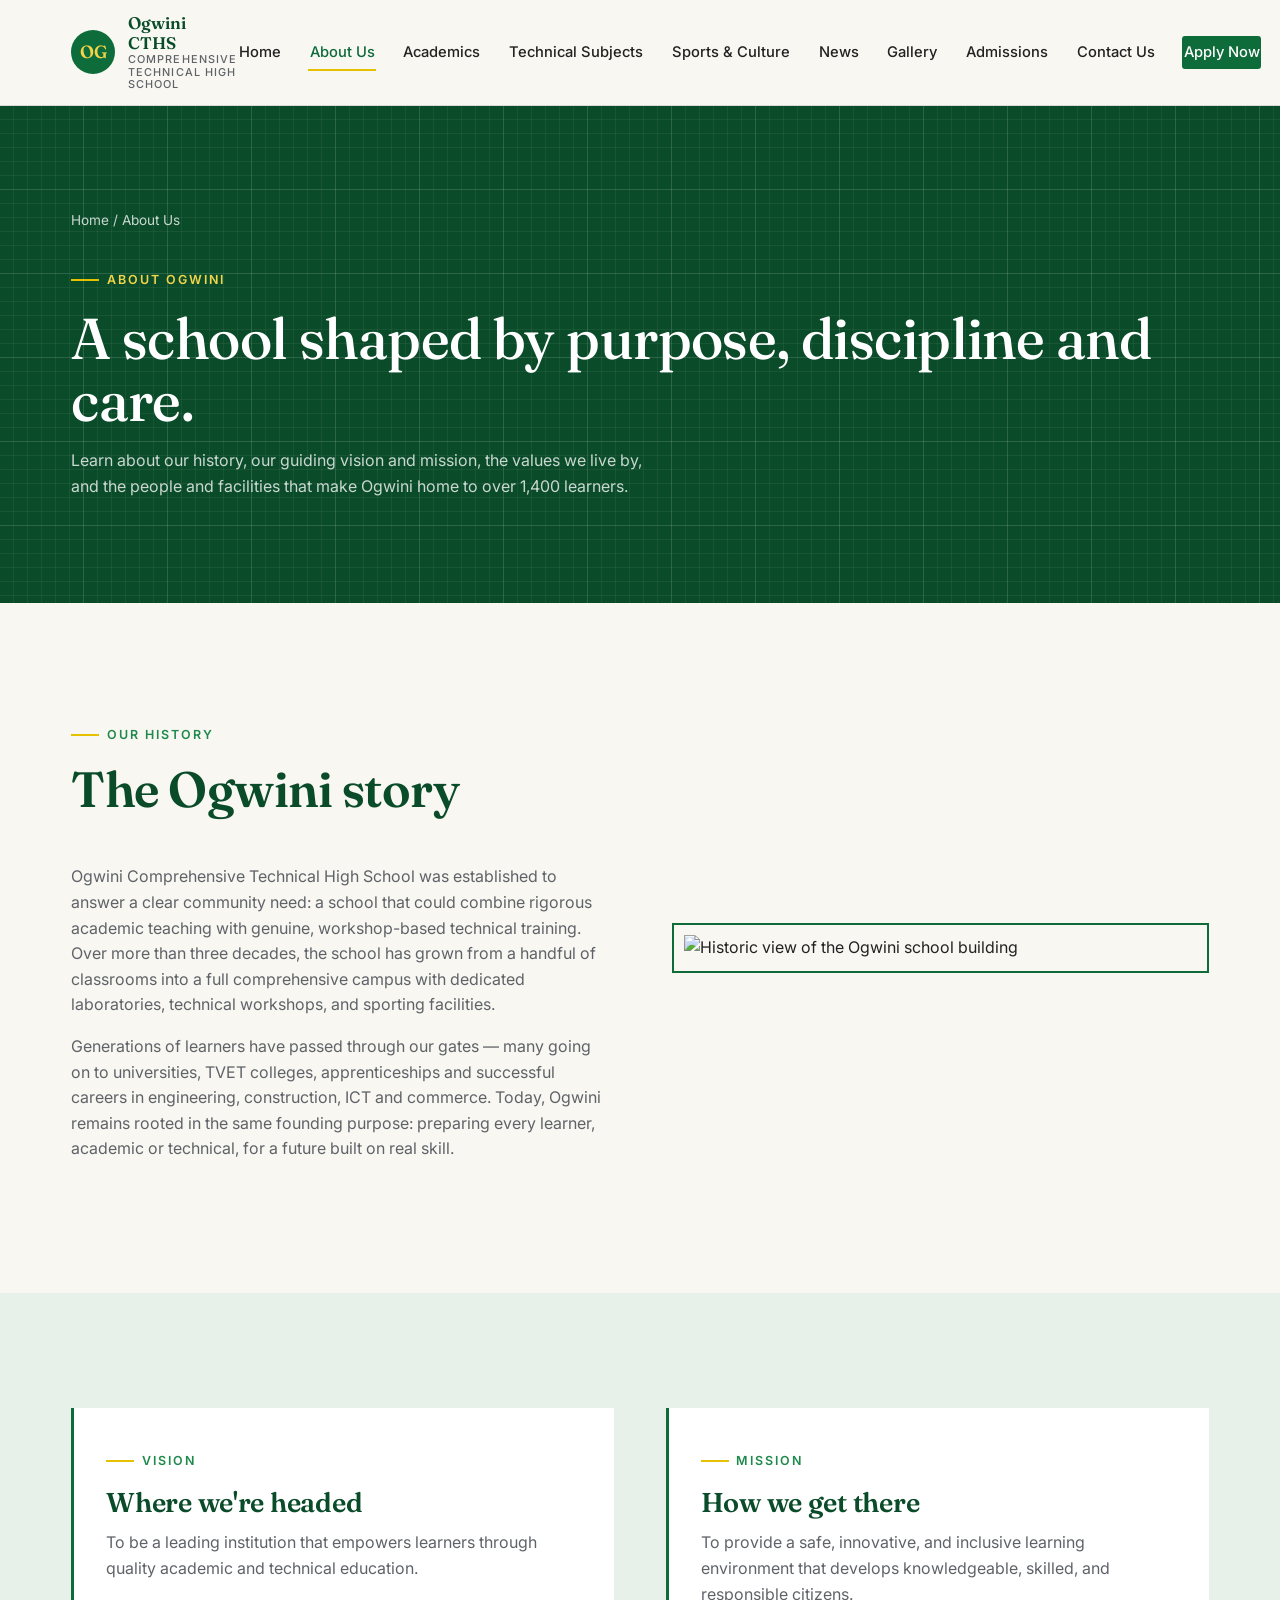
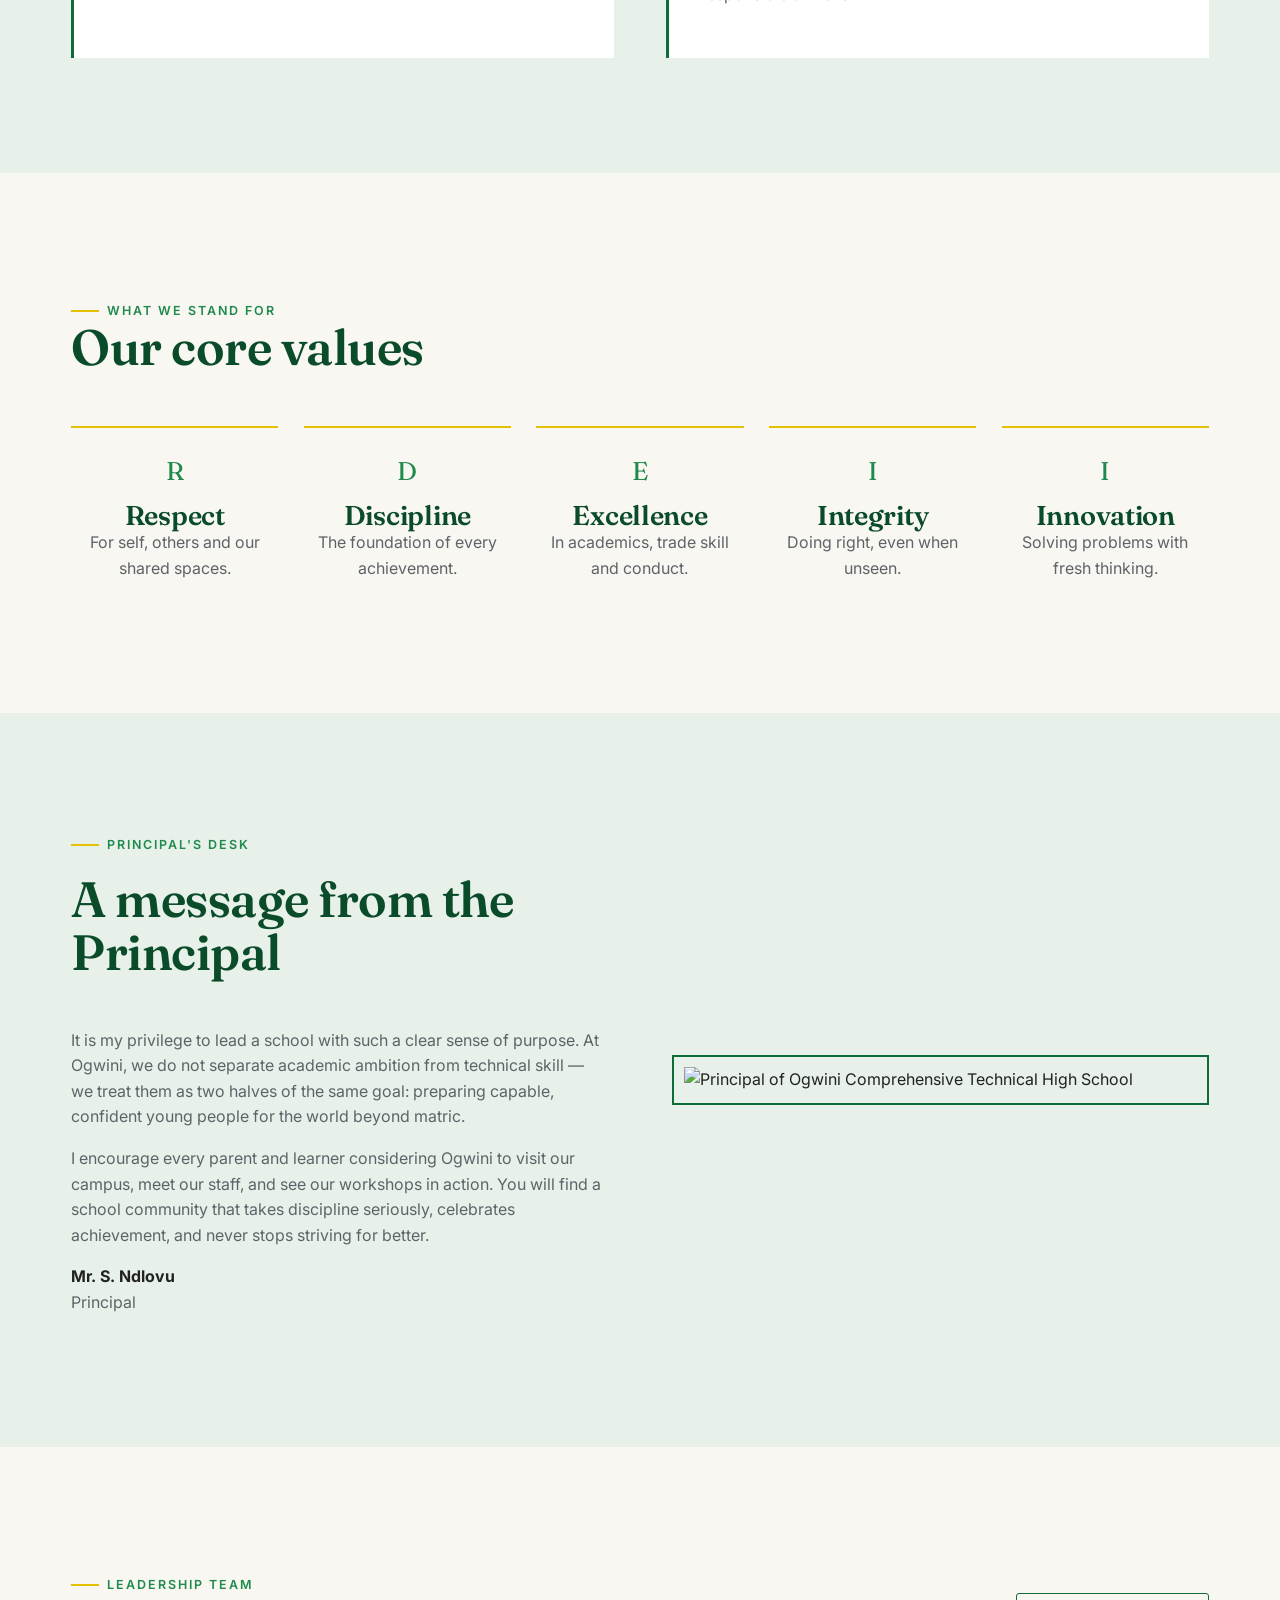
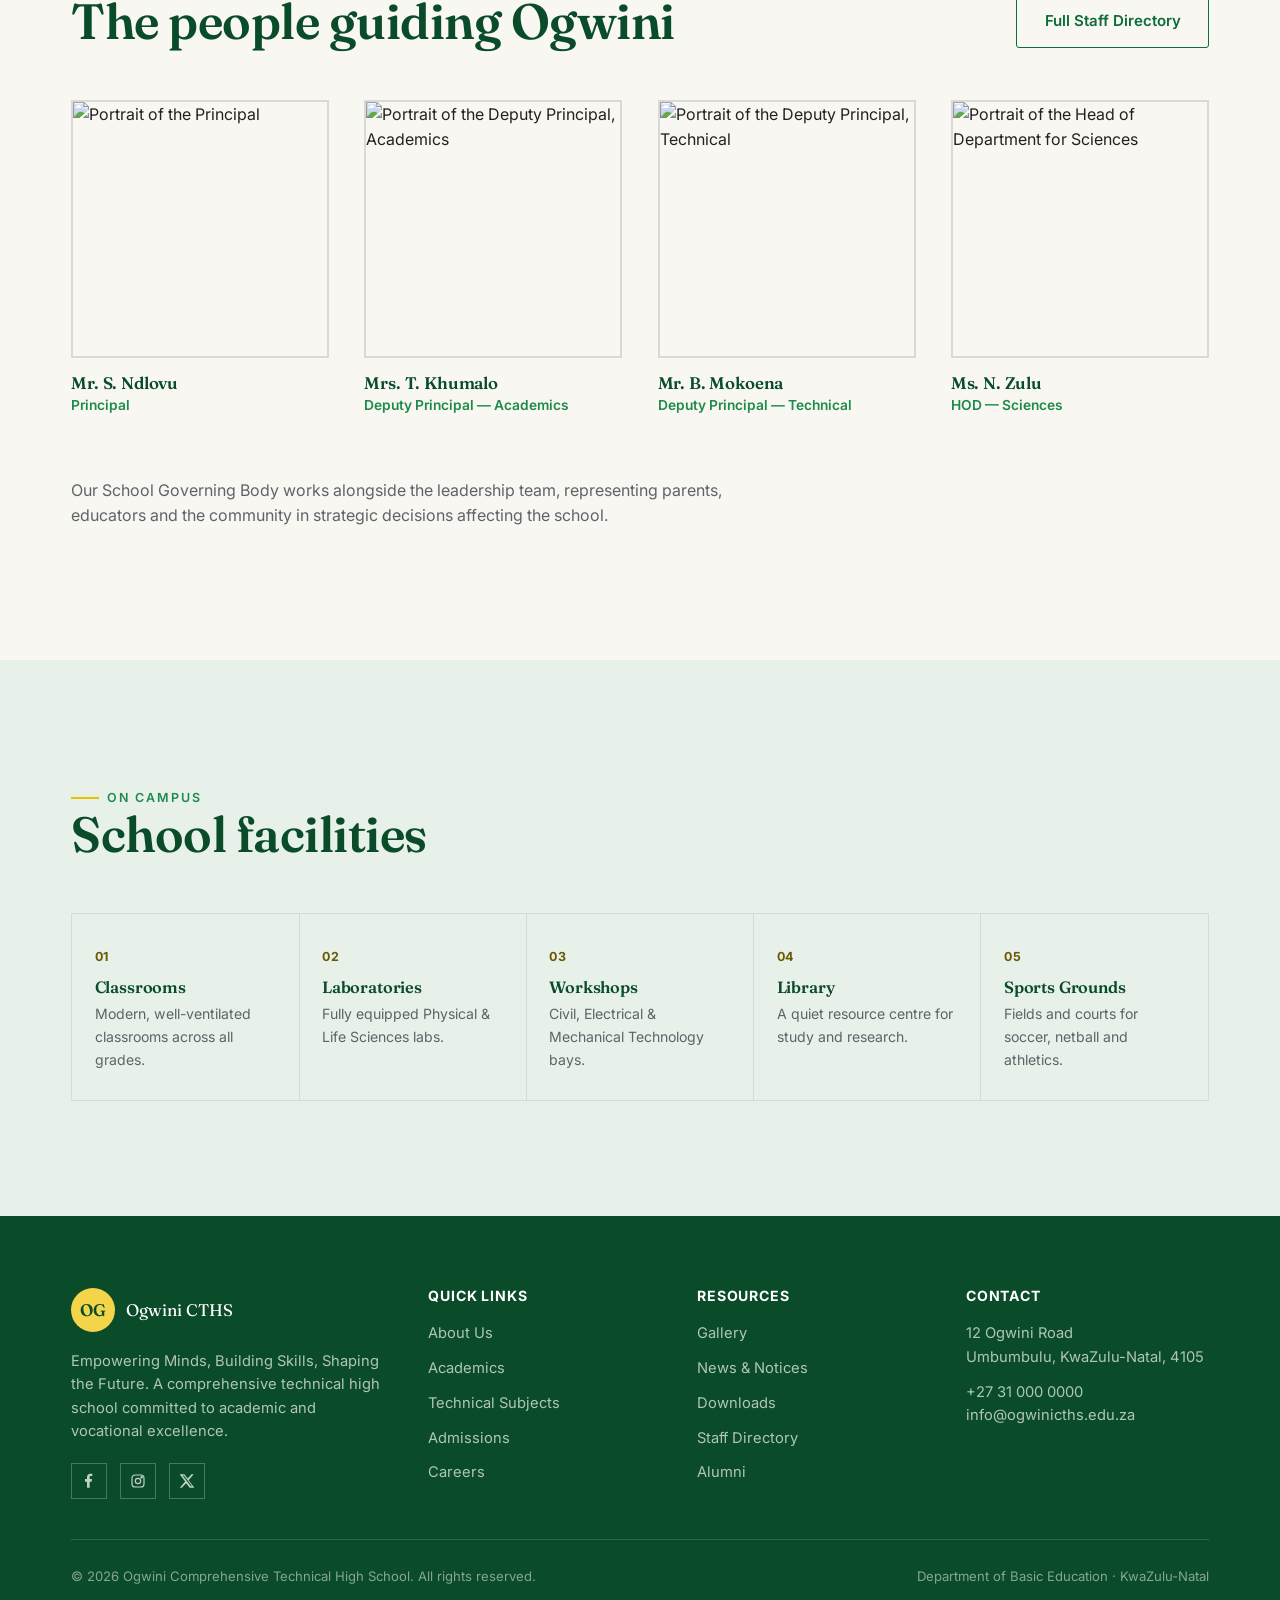
==== about.html @ f86da39a "Initial website setup" ====
<!DOCTYPE html>
<html lang="en">
<head>
<meta charset="UTF-8">
<meta name="viewport" content="width=device-width, initial-scale=1.0">
<title>About Us — Ogwini Comprehensive Technical High School</title>
<meta name="description" content="Our history, vision, mission, core values, leadership team and facilities at Ogwini Comprehensive Technical High School.">
<link rel="preconnect" href="https://fonts.googleapis.com">
<link rel="preconnect" href="https://fonts.gstatic.com" crossorigin>
<link href="https://fonts.googleapis.com/css2?family=Fraunces:ital,opsz,wght@0,9..144,400;0,9..144,500;0,9..144,600;0,9..144,700;1,9..144,400;1,9..144,500&family=Inter:wght@400;500;600;700;800&display=swap" rel="stylesheet">
<link rel="stylesheet" href="css/main.css">
</head>
<body>
<a class="skip-link" href="#main">Skip to main content</a>

<header class="site-header">
  <div class="container nav">
    <a href="index.html" class="nav__brand">
      <span class="nav__crest">OG</span>
      <span class="nav__name">Ogwini CTHS<span>Comprehensive Technical High School</span></span>
    </a>
    <nav class="nav__links" id="nav-links">
      <a href="index.html">Home</a>
      <a href="about.html" aria-current="page">About Us</a>
      <a href="academics.html">Academics</a>
      <a href="technical.html">Technical Subjects</a>
      <a href="sports-culture.html">Sports &amp; Culture</a>
      <a href="news.html">News</a>
      <a href="gallery.html">Gallery</a>
      <a href="admissions.html">Admissions</a>
      <a href="contact.html">Contact Us</a>
      <a href="admissions.html#apply" class="nav__cta">Apply Now</a>
    </nav>
    <button class="nav__toggle" aria-label="Toggle menu" aria-expanded="false" aria-controls="nav-links"><span></span></button>
  </div>
</header>

<main id="main">

  <section class="page-hero blueprint">
    <div class="container">
      <p class="breadcrumb"><a href="index.html">Home</a> / About Us</p>
      <p class="eyebrow">About Ogwini</p>
      <h1>A school shaped by purpose, discipline and care.</h1>
      <p>Learn about our history, our guiding vision and mission, the values we live by, and the people and facilities that make Ogwini home to over 1,400 learners.</p>
    </div>
  </section>

  <!-- HISTORY -->
  <section class="section">
    <div class="container two-col">
      <div class="reveal">
        <p class="eyebrow">Our History</p>
        <h2>The Ogwini story</h2>
        <p class="mt-lg">Ogwini Comprehensive Technical High School was established to answer a clear community need: a school that could combine rigorous academic teaching with genuine, workshop-based technical training. Over more than three decades, the school has grown from a handful of classrooms into a full comprehensive campus with dedicated laboratories, technical workshops, and sporting facilities.</p>
        <p>Generations of learners have passed through our gates &mdash; many going on to universities, TVET colleges, apprenticeships and successful careers in engineering, construction, ICT and commerce. Today, Ogwini remains rooted in the same founding purpose: preparing every learner, academic or technical, for a future built on real skill.</p>
      </div>
      <div class="two-col__media reveal">
        <img src="https://images.unsplash.com/photo-1580582932707-520aed937b7b?q=80&w=800&auto=format&fit=crop" alt="Historic view of the Ogwini school building">
      </div>
    </div>
  </section>

  <!-- VISION / MISSION -->
  <section class="section section--band">
    <div class="container">
      <div class="vm-pair">
        <div class="vm-card reveal">
          <p class="eyebrow">Vision</p>
          <h3>Where we're headed</h3>
          <p>To be a leading institution that empowers learners through quality academic and technical education.</p>
        </div>
        <div class="vm-card reveal">
          <p class="eyebrow">Mission</p>
          <h3>How we get there</h3>
          <p>To provide a safe, innovative, and inclusive learning environment that develops knowledgeable, skilled, and responsible citizens.</p>
        </div>
      </div>
    </div>
  </section>

  <!-- CORE VALUES -->
  <section class="section">
    <div class="container">
      <div class="section__head reveal">
        <div>
          <p class="eyebrow">What We Stand For</p>
          <h2>Our core values</h2>
        </div>
      </div>
      <div class="value-grid">
        <div class="value-tile reveal"><span class="value-tile__mark">R</span><h3>Respect</h3><p>For self, others and our shared spaces.</p></div>
        <div class="value-tile reveal"><span class="value-tile__mark">D</span><h3>Discipline</h3><p>The foundation of every achievement.</p></div>
        <div class="value-tile reveal"><span class="value-tile__mark">E</span><h3>Excellence</h3><p>In academics, trade skill and conduct.</p></div>
        <div class="value-tile reveal"><span class="value-tile__mark">I</span><h3>Integrity</h3><p>Doing right, even when unseen.</p></div>
        <div class="value-tile reveal"><span class="value-tile__mark">I</span><h3>Innovation</h3><p>Solving problems with fresh thinking.</p></div>
      </div>
    </div>
  </section>

  <!-- PRINCIPAL'S DESK -->
  <section class="section section--band" id="principal">
    <div class="container two-col two-col--reverse">
      <div class="two-col__media reveal">
        <img src="https://images.unsplash.com/photo-1580894732444-8ecded7900cd?q=80&w=800&auto=format&fit=crop" alt="Principal of Ogwini Comprehensive Technical High School">
      </div>
      <div class="reveal">
        <p class="eyebrow">Principal's Desk</p>
        <h2>A message from the Principal</h2>
        <p class="mt-lg">It is my privilege to lead a school with such a clear sense of purpose. At Ogwini, we do not separate academic ambition from technical skill &mdash; we treat them as two halves of the same goal: preparing capable, confident young people for the world beyond matric.</p>
        <p>I encourage every parent and learner considering Ogwini to visit our campus, meet our staff, and see our workshops in action. You will find a school community that takes discipline seriously, celebrates achievement, and never stops striving for better.</p>
        <p><strong>Mr. S. Ndlovu</strong><br>Principal</p>
      </div>
    </div>
  </section>

  <!-- LEADERSHIP TEAM -->
  <section class="section">
    <div class="container">
      <div class="section__head reveal">
        <div>
          <p class="eyebrow">Leadership Team</p>
          <h2>The people guiding Ogwini</h2>
        </div>
        <a href="staff.html" class="btn btn--outline">Full Staff Directory</a>
      </div>
      <div class="people-grid">
        <div class="person reveal">
          <div class="person__photo"><img src="https://images.unsplash.com/photo-1560250097-0b93528c311a?q=80&w=500&auto=format&fit=crop" alt="Portrait of the Principal"></div>
          <h3>Mr. S. Ndlovu</h3>
          <p class="person__role">Principal</p>
        </div>
        <div class="person reveal">
          <div class="person__photo"><img src="https://images.unsplash.com/photo-1573497019940-1c28c88b4f3e?q=80&w=500&auto=format&fit=crop" alt="Portrait of the Deputy Principal, Academics"></div>
          <h3>Mrs. T. Khumalo</h3>
          <p class="person__role">Deputy Principal &mdash; Academics</p>
        </div>
        <div class="person reveal">
          <div class="person__photo"><img src="https://images.unsplash.com/photo-1607990281513-2c110a25bd8c?q=80&w=500&auto=format&fit=crop" alt="Portrait of the Deputy Principal, Technical"></div>
          <h3>Mr. B. Mokoena</h3>
          <p class="person__role">Deputy Principal &mdash; Technical</p>
        </div>
        <div class="person reveal">
          <div class="person__photo"><img src="https://images.unsplash.com/photo-1596075780750-81249df16d19?q=80&w=500&auto=format&fit=crop" alt="Portrait of the Head of Department for Sciences"></div>
          <h3>Ms. N. Zulu</h3>
          <p class="person__role">HOD &mdash; Sciences</p>
        </div>
      </div>
      <p class="mt-lg max-w-prose">Our School Governing Body works alongside the leadership team, representing parents, educators and the community in strategic decisions affecting the school.</p>
    </div>
  </section>

  <!-- FACILITIES -->
  <section class="section section--band">
    <div class="container">
      <div class="section__head reveal">
        <div>
          <p class="eyebrow">On Campus</p>
          <h2>School facilities</h2>
        </div>
      </div>
      <div class="facility-strip reveal">
        <div class="facility"><span class="facility__num">01</span><h3>Classrooms</h3><p>Modern, well-ventilated classrooms across all grades.</p></div>
        <div class="facility"><span class="facility__num">02</span><h3>Laboratories</h3><p>Fully equipped Physical &amp; Life Sciences labs.</p></div>
        <div class="facility"><span class="facility__num">03</span><h3>Workshops</h3><p>Civil, Electrical &amp; Mechanical Technology bays.</p></div>
        <div class="facility"><span class="facility__num">04</span><h3>Library</h3><p>A quiet resource centre for study and research.</p></div>
        <div class="facility"><span class="facility__num">05</span><h3>Sports Grounds</h3><p>Fields and courts for soccer, netball and athletics.</p></div>
      </div>
    </div>
  </section>

</main>

<footer class="site-footer">
  <div class="container">
    <div class="footer-grid">
      <div class="footer-col">
        <div class="footer-brand">
          <span class="nav__crest">OG</span>
          <span>Ogwini CTHS</span>
        </div>
        <p>Empowering Minds, Building Skills, Shaping the Future. A comprehensive technical high school committed to academic and vocational excellence.</p>
        <div class="footer-social">
          <a href="#" aria-label="Facebook"><svg viewBox="0 0 24 24" fill="currentColor"><path d="M13 22v-9h3l.5-4H13V6.5c0-1.2.3-2 2-2h2V1.1C16.6 1 15.4 1 14 1c-3 0-5 1.8-5 5.2V9H6v4h3v9h4Z"/></svg></a>
          <a href="#" aria-label="Instagram"><svg viewBox="0 0 24 24" fill="none" stroke="currentColor" stroke-width="1.8"><rect x="3" y="3" width="18" height="18" rx="5"/><circle cx="12" cy="12" r="4"/><circle cx="17.5" cy="6.5" r="1"/></svg></a>
          <a href="#" aria-label="X / Twitter"><svg viewBox="0 0 24 24" fill="currentColor"><path d="M18.9 2H22l-7.6 8.7L23 22h-6.9l-5.4-6.6L4.3 22H1.2l8.1-9.3L1 2h7.1l4.9 6.1L18.9 2Zm-1.2 18h1.9L7.4 3.9H5.4L17.7 20Z"/></svg></a>
        </div>
      </div>
      <div class="footer-col">
        <h4>Quick Links</h4>
        <ul>
          <li><a href="about.html">About Us</a></li>
          <li><a href="academics.html">Academics</a></li>
          <li><a href="technical.html">Technical Subjects</a></li>
          <li><a href="admissions.html">Admissions</a></li>
          <li><a href="careers.html">Careers</a></li>
        </ul>
      </div>
      <div class="footer-col">
        <h4>Resources</h4>
        <ul>
          <li><a href="gallery.html">Gallery</a></li>
          <li><a href="news.html">News &amp; Notices</a></li>
          <li><a href="downloads.html">Downloads</a></li>
          <li><a href="staff.html">Staff Directory</a></li>
          <li><a href="alumni.html">Alumni</a></li>
        </ul>
      </div>
      <div class="footer-col">
        <h4>Contact</h4>
        <p>12 Ogwini Road<br>Umbumbulu, KwaZulu-Natal, 4105</p>
        <p>+27 31 000 0000<br>info@ogwinicths.edu.za</p>
      </div>
    </div>
    <div class="footer-bottom">
      <span>&copy; <span id="year">2026</span> Ogwini Comprehensive Technical High School. All rights reserved.</span>
      <span>Department of Basic Education &middot; KwaZulu-Natal</span>
    </div>
  </div>
</footer>

<script src="js/main.js"></script>
</body>
</html>
---- css/main.css ----
/* =========================================================
   OGWINI COMPREHENSIVE TECHNICAL HIGH SCHOOL
   Design system — "Drafting Table" direction
   Grounded in the school's technical/engineering identity:
   blueprint grids, drawing-registration brackets, and
   T-square rules stand in for generic boxed cards.
   ========================================================= */

:root {
  /* --- Palette (from brief) --- */
  --green-forest: #0E6B3A;
  --green-emerald: #1F8A4C;
  --gold: #E5C100;
  --yellow-sun: #F4D54A;
  --ivory: #F8F7F2;
  --white: #FFFFFF;
  --charcoal: #222222;
  --slate: #5F6368;
  --line: #D9D9D9;

  /* --- Derived tones --- */
  --forest-ink: #0A4B29;      /* deeper shade for text-on-gold, headers */
  --forest-tint: #E7F1EA;     /* pale wash of forest green for section bands */
  --gold-ink: #6B5900;        /* accessible dark gold for text on light bg */
  --shadow-soft: 0 8px 30px rgba(14, 107, 58, 0.08);
  --shadow-lift: 0 14px 40px rgba(14, 107, 58, 0.14);

  /* --- Type --- */
  --font-display: 'Fraunces', serif;
  --font-body: 'Inter', sans-serif;

  /* --- Rhythm --- */
  --gutter: clamp(1.25rem, 4vw, 3.5rem);
  --section-pad: clamp(4rem, 9vw, 8rem);
  --radius-sm: 3px;
  --ease: cubic-bezier(0.22, 1, 0.36, 1);
}

/* ---------- Reset ---------- */
*, *::before, *::after { box-sizing: border-box; }
html { scroll-behavior: smooth; }
@media (prefers-reduced-motion: reduce) {
  html { scroll-behavior: auto; }
  *, *::before, *::after {
    animation-duration: 0.001ms !important;
    animation-iteration-count: 1 !important;
    transition-duration: 0.001ms !important;
    scroll-behavior: auto !important;
  }
}

body {
  margin: 0;
  background: var(--ivory);
  color: var(--charcoal);
  font-family: var(--font-body);
  font-size: 16px;
  line-height: 1.6;
  -webkit-font-smoothing: antialiased;
  overflow-x: hidden;
}

img { max-width: 100%; display: block; }
a { color: inherit; text-decoration: none; }
ul { list-style: none; margin: 0; padding: 0; }
button { font-family: inherit; cursor: pointer; }

h1, h2, h3, h4 {
  font-family: var(--font-display);
  font-weight: 600;
  line-height: 1.08;
  letter-spacing: -0.01em;
  margin: 0;
  color: var(--forest-ink);
}

h1 { font-size: clamp(2.6rem, 6vw, 5rem); font-weight: 500; }
h2 { font-size: clamp(2rem, 4vw, 3.1rem); }
h3 { font-size: clamp(1.3rem, 2.2vw, 1.7rem); }

p { margin: 0 0 1em; color: var(--slate); }
strong { color: var(--charcoal); }

.container {
  max-width: 1240px;
  margin: 0 auto;
  padding-inline: var(--gutter);
}

:focus-visible {
  outline: 3px solid var(--gold);
  outline-offset: 3px;
}

/* ---------- Eyebrow / structural labels ----------
   Used sparingly — these are technical-drawing style
   callouts (like a drawing sheet's title block), not
   decorative numbering. */
.eyebrow {
  display: inline-flex;
  align-items: center;
  gap: 0.6em;
  font-family: var(--font-body);
  font-size: 0.78rem;
  font-weight: 600;
  letter-spacing: 0.16em;
  text-transform: uppercase;
  color: var(--green-emerald);
  margin-bottom: 1.1rem;
}
.eyebrow::before {
  content: '';
  width: 28px;
  height: 2px;
  background: var(--gold);
  display: inline-block;
}

/* ---------- Blueprint grid backdrop ----------
   The signature ambient motif: a faint schematic grid,
   used behind hero/section transitions. Grounded in
   Engineering Graphics & Design / drafting subject matter. */
.blueprint {
  position: relative;
  background-color: var(--forest-ink);
  background-image:
    linear-gradient(rgba(255,255,255,0.055) 1px, transparent 1px),
    linear-gradient(90deg, rgba(255,255,255,0.055) 1px, transparent 1px),
    linear-gradient(rgba(255,255,255,0.09) 1px, transparent 1px),
    linear-gradient(90deg, rgba(255,255,255,0.09) 1px, transparent 1px);
  background-size: 14px 14px, 14px 14px, 84px 84px, 84px 84px;
  background-position: -1px -1px;
}

/* ---------- Drawing-registration brackets ----------
   Replaces boxed "cards". Corner brackets mimic the
   registration marks on technical drawing sheets —
   content floats free, brackets mark its extent. */
.bracket-frame {
  position: relative;
  padding: 2.1rem 1.6rem 2.1rem 0;
}
.bracket-frame::before,
.bracket-frame::after {
  content: '';
  position: absolute;
  width: 18px;
  height: 18px;
  border: 2px solid var(--gold);
  opacity: 0.9;
}
.bracket-frame::before {
  top: 0; left: -2px;
  border-right: none;
  border-bottom: none;
}
.bracket-frame::after {
  bottom: 0; right: 14px;
  border-left: none;
  border-top: none;
}

/* ---------- Rule dividers (T-square lines) ---------- */
.rule {
  border: none;
  border-top: 1px solid var(--line);
  margin: 0;
}
.rule--thick {
  border-top: 2px solid var(--forest-ink);
  width: 64px;
  margin: 1.4rem 0;
}

/* ================= HEADER / NAV ================= */
.site-header {
  position: sticky;
  top: 0;
  z-index: 200;
  background: rgba(248, 247, 242, 0.92);
  backdrop-filter: blur(10px);
  border-bottom: 1px solid var(--line);
}
.nav {
  display: flex;
  align-items: center;
  justify-content: space-between;
  padding-block: 0.9rem;
}
.nav__brand {
  display: flex;
  align-items: center;
  gap: 0.8rem;
}
.nav__crest {
  width: 44px;
  height: 44px;
  border-radius: 50%;
  background: var(--green-forest);
  display: flex;
  align-items: center;
  justify-content: center;
  color: var(--yellow-sun);
  font-family: var(--font-display);
  font-weight: 600;
  font-size: 1.1rem;
  flex-shrink: 0;
}
.nav__name {
  font-family: var(--font-display);
  font-size: 1.05rem;
  font-weight: 600;
  color: var(--forest-ink);
  line-height: 1.15;
}
.nav__name span {
  display: block;
  font-family: var(--font-body);
  font-size: 0.68rem;
  font-weight: 500;
  letter-spacing: 0.1em;
  text-transform: uppercase;
  color: var(--slate);
}
.nav__links {
  display: flex;
  align-items: center;
  gap: clamp(0.8rem, 2vw, 1.8rem);
}
.nav__links a {
  font-size: 0.92rem;
  font-weight: 500;
  color: var(--charcoal);
  position: relative;
  padding: 0.3rem 0.1rem;
  white-space: nowrap;
}
.nav__links a::after {
  content: '';
  position: absolute;
  left: 0; bottom: -2px;
  width: 0; height: 2px;
  background: var(--gold);
  transition: width 0.25s var(--ease);
}
.nav__links a:hover::after,
.nav__links a[aria-current="page"]::after { width: 100%; }
.nav__links a[aria-current="page"] { color: var(--green-forest); }

.nav__cta {
  background: var(--green-forest);
  color: var(--white) !important;
  padding: 0.7rem 1.35rem;
  border-radius: var(--radius-sm);
  font-weight: 600;
  font-size: 0.88rem;
  transition: background 0.2s var(--ease), transform 0.2s var(--ease);
}
.nav__cta:hover { background: var(--forest-ink); transform: translateY(-1px); }

.nav__toggle {
  display: none;
  background: none;
  border: none;
  width: 40px;
  height: 40px;
  position: relative;
}
.nav__toggle span,
.nav__toggle span::before,
.nav__toggle span::after {
  content: '';
  position: absolute;
  left: 9px;
  width: 22px;
  height: 2px;
  background: var(--forest-ink);
  transition: transform 0.25s var(--ease), opacity 0.25s var(--ease);
}
.nav__toggle span { top: 19px; }
.nav__toggle span::before { top: -7px; }
.nav__toggle span::after { top: 7px; }
.nav__toggle.is-open span { background: transparent; }
.nav__toggle.is-open span::before { transform: translateY(7px) rotate(45deg); }
.nav__toggle.is-open span::after { transform: translateY(-7px) rotate(-45deg); }

@media (max-width: 900px) {
  .nav__links {
    position: fixed;
    top: 71px; left: 0; right: 0;
    flex-direction: column;
    align-items: flex-start;
    background: var(--ivory);
    padding: 1.5rem var(--gutter) 2rem;
    gap: 1.1rem;
    border-bottom: 1px solid var(--line);
    transform: translateY(-8px);
    opacity: 0;
    pointer-events: none;
    transition: opacity 0.2s var(--ease), transform 0.2s var(--ease);
  }
  .nav__links.is-open {
    opacity: 1;
    transform: translateY(0);
    pointer-events: auto;
  }
  .nav__toggle { display: block; }
  .nav__cta { align-self: flex-start; }
}

/* ================= BUTTONS ================= */
.btn {
  display: inline-flex;
  align-items: center;
  gap: 0.6em;
  padding: 0.9rem 1.7rem;
  border-radius: var(--radius-sm);
  font-weight: 600;
  font-size: 0.94rem;
  border: 1.5px solid transparent;
  transition: transform 0.2s var(--ease), background 0.2s var(--ease), border-color 0.2s var(--ease), color 0.2s var(--ease);
  cursor: pointer;
}
.btn--primary {
  background: var(--gold);
  color: var(--forest-ink);
}
.btn--primary:hover { background: var(--yellow-sun); transform: translateY(-2px); }

.btn--ghost {
  border-color: rgba(255,255,255,0.55);
  color: var(--white);
}
.btn--ghost:hover { border-color: var(--white); background: rgba(255,255,255,0.08); transform: translateY(-2px); }

.btn--outline {
  border-color: var(--green-forest);
  color: var(--green-forest);
  background: transparent;
}
.btn--outline:hover { background: var(--green-forest); color: var(--white); }

.btn--block { width: 100%; justify-content: center; }

.btn-row {
  display: flex;
  flex-wrap: wrap;
  gap: 0.9rem;
}

/* ================= HERO (Home) ================= */
.hero {
  position: relative;
  color: var(--white);
  padding-top: clamp(3.5rem, 8vw, 6rem);
  padding-bottom: clamp(4rem, 9vw, 7rem);
  overflow: hidden;
}
.hero__grid {
  display: grid;
  grid-template-columns: 1.15fr 0.85fr;
  gap: clamp(2rem, 5vw, 4rem);
  align-items: center;
}
.hero__motto {
  font-family: var(--font-display);
  font-style: italic;
  font-weight: 400;
  color: var(--yellow-sun);
  font-size: clamp(1rem, 1.6vw, 1.25rem);
  margin-bottom: 1.1rem;
  letter-spacing: 0.01em;
}
.hero h1 { color: var(--white); }
.hero h1 em {
  font-style: italic;
  color: var(--yellow-sun);
}
.hero__lede {
  color: rgba(255,255,255,0.82);
  font-size: 1.08rem;
  max-width: 46ch;
  margin-top: 1.3rem;
}
.hero__actions { margin-top: 2.2rem; }

.hero__visual {
  position: relative;
  aspect-ratio: 4 / 5;
  border: 2px solid var(--gold);
  padding: 14px;
}
.hero__visual img {
  width: 100%;
  height: 100%;
  object-fit: cover;
}
.hero__visual figcaption {
  position: absolute;
  bottom: -1px; left: -1px;
  background: var(--gold);
  color: var(--forest-ink);
  font-size: 0.72rem;
  font-weight: 700;
  letter-spacing: 0.08em;
  text-transform: uppercase;
  padding: 0.5rem 0.9rem;
}

@media (max-width: 880px) {
  .hero__grid { grid-template-columns: 1fr; }
  .hero__visual { max-width: 420px; }
}

/* ================= SECTION SCAFFOLDING ================= */
.section {
  padding-block: var(--section-pad);
}
.section--tight { padding-block: clamp(3rem, 6vw, 5rem); }
.section--band {
  background: var(--forest-tint);
}
.section--dark {
  background: var(--forest-ink);
  color: rgba(255,255,255,0.9);
}
.section--dark h2, .section--dark h3 { color: var(--white); }
.section--dark p { color: rgba(255,255,255,0.72); }

.section__head {
  display: flex;
  justify-content: space-between;
  align-items: flex-end;
  gap: 2rem;
  margin-bottom: clamp(2.2rem, 4vw, 3.4rem);
}
.section__head p { max-width: 42ch; margin: 0.8rem 0 0; }
@media (max-width: 700px) {
  .section__head { flex-direction: column; align-items: flex-start; gap: 1rem; }
}

/* ================= HIGHLIGHTS (Home) ================= */
.highlights {
  display: grid;
  grid-template-columns: repeat(4, 1fr);
  gap: clamp(1.5rem, 3vw, 2.4rem);
}
.highlight { position: relative; }
.highlight__icon {
  width: 46px; height: 46px;
  margin-bottom: 1.1rem;
  color: var(--green-forest);
}
.highlight__icon svg { width: 100%; height: 100%; }
.highlight h3 { margin-bottom: 0.5rem; font-size: 1.15rem; }
.highlight p { font-size: 0.94rem; margin: 0; }

@media (max-width: 980px) { .highlights { grid-template-columns: repeat(2, 1fr); } }
@media (max-width: 560px) { .highlights { grid-template-columns: 1fr; } }

/* ================= NEWS GRID ================= */
.news-grid {
  display: grid;
  grid-template-columns: repeat(3, 1fr);
  gap: clamp(1.6rem, 3vw, 2.6rem);
}
.news-card__tag {
  display: inline-block;
  font-size: 0.72rem;
  font-weight: 700;
  letter-spacing: 0.08em;
  text-transform: uppercase;
  color: var(--gold-ink);
  background: rgba(229, 193, 0, 0.16);
  padding: 0.32rem 0.7rem;
  margin-bottom: 1rem;
}
.news-card__date {
  font-size: 0.82rem;
  color: var(--slate);
  margin-bottom: 0.5rem;
  display: block;
}
.news-card h3 { margin-bottom: 0.6rem; }
.news-card a.read-more {
  font-weight: 600;
  font-size: 0.9rem;
  color: var(--green-forest);
  display: inline-flex;
  align-items: center;
  gap: 0.4em;
  margin-top: 0.6rem;
}
.news-card a.read-more svg { width: 14px; height: 14px; transition: transform 0.2s var(--ease); }
.news-card a.read-more:hover svg { transform: translateX(3px); }

@media (max-width: 900px) { .news-grid { grid-template-columns: 1fr; } }

/* ================= EVENTS LIST ================= */
.events-list { display: flex; flex-direction: column; }
.event-row {
  display: grid;
  grid-template-columns: 110px 1fr auto;
  gap: 1.6rem;
  align-items: center;
  padding: 1.4rem 0;
  border-top: 1px solid var(--line);
}
.events-list .event-row:last-child { border-bottom: 1px solid var(--line); }
.event-row__date {
  font-family: var(--font-display);
  color: var(--forest-ink);
}
.event-row__date .day { font-size: 2rem; font-weight: 600; display: block; line-height: 1; }
.event-row__date .month { font-size: 0.78rem; text-transform: uppercase; letter-spacing: 0.1em; color: var(--slate); }
.event-row__title { font-weight: 600; }
.event-row__cat {
  font-size: 0.78rem;
  color: var(--green-emerald);
  font-weight: 600;
  letter-spacing: 0.04em;
  text-transform: uppercase;
  white-space: nowrap;
}
@media (max-width: 640px) {
  .event-row { grid-template-columns: 60px 1fr; }
  .event-row__cat { grid-column: 2; }
}

/* ================= STATS STRIP ================= */
.stats {
  display: grid;
  grid-template-columns: repeat(4, 1fr);
  gap: 2rem;
  text-align: left;
}
.stat__num {
  font-family: var(--font-display);
  font-size: clamp(2.4rem, 5vw, 3.6rem);
  font-weight: 600;
  color: var(--yellow-sun);
  line-height: 1;
  display: block;
}
.stat__label {
  margin-top: 0.6rem;
  font-size: 0.88rem;
  color: rgba(255,255,255,0.68);
  letter-spacing: 0.03em;
}
@media (max-width: 700px) { .stats { grid-template-columns: repeat(2, 1fr); } }

/* ================= FOOTER ================= */
.site-footer {
  background: var(--forest-ink);
  color: rgba(255,255,255,0.75);
  padding-block: clamp(3rem, 6vw, 4.5rem) 2rem;
}
.footer-grid {
  display: grid;
  grid-template-columns: 1.4fr 1fr 1fr 1.1fr;
  gap: clamp(2rem, 4vw, 3rem);
  padding-bottom: 2.5rem;
}
.footer-col h4 {
  color: var(--white);
  font-family: var(--font-body);
  font-size: 0.88rem;
  font-weight: 700;
  letter-spacing: 0.06em;
  text-transform: uppercase;
  margin-bottom: 1.2rem;
}
.footer-col p, .footer-col li { font-size: 0.92rem; margin-bottom: 0.7rem; color: rgba(255,255,255,0.68); }
.footer-col a:hover { color: var(--yellow-sun); }
.footer-brand {
  display: flex;
  align-items: center;
  gap: 0.7rem;
  margin-bottom: 1.1rem;
}
.footer-brand .nav__crest { background: var(--yellow-sun); color: var(--forest-ink); }
.footer-brand span {
  font-family: var(--font-display);
  color: var(--white);
  font-size: 1.05rem;
}
.footer-social { display: flex; gap: 0.8rem; margin-top: 1.2rem; }
.footer-social a {
  width: 36px; height: 36px;
  border: 1px solid rgba(255,255,255,0.25);
  display: flex; align-items: center; justify-content: center;
  transition: background 0.2s var(--ease), border-color 0.2s var(--ease);
}
.footer-social a svg { width: 16px; height: 16px; }
.footer-social a:hover { background: var(--gold); border-color: var(--gold); color: var(--forest-ink); }
.footer-bottom {
  border-top: 1px solid rgba(255,255,255,0.15);
  padding-top: 1.6rem;
  display: flex;
  justify-content: space-between;
  flex-wrap: wrap;
  gap: 0.8rem;
  font-size: 0.82rem;
  color: rgba(255,255,255,0.5);
}
@media (max-width: 900px) {
  .footer-grid { grid-template-columns: 1fr 1fr; }
}
@media (max-width: 560px) {
  .footer-grid { grid-template-columns: 1fr; }
}

/* ================= PAGE HERO (interior pages) ================= */
.page-hero {
  position: relative;
  color: var(--white);
  padding-block: clamp(3.5rem, 7vw, 5.5rem);
}
.page-hero .eyebrow { color: var(--yellow-sun); }
.page-hero .eyebrow::before { background: var(--gold); }
.page-hero h1 { color: var(--white); font-size: clamp(2.2rem, 5vw, 3.6rem); }
.page-hero p { color: rgba(255,255,255,0.78); max-width: 60ch; margin-top: 1rem; }
.breadcrumb {
  font-size: 0.85rem;
  color: rgba(255,255,255,0.6);
  margin-bottom: 1.4rem;
}
.breadcrumb a:hover { color: var(--yellow-sun); }

/* ================= TWO-COL CONTENT ================= */
.two-col {
  display: grid;
  grid-template-columns: 1fr 1fr;
  gap: clamp(2rem, 5vw, 4.5rem);
  align-items: center;
}
.two-col--reverse .two-col__media { order: 2; }
@media (max-width: 860px) {
  .two-col { grid-template-columns: 1fr; }
  .two-col--reverse .two-col__media { order: 0; }
}
.two-col__media img {
  width: 100%;
  border: 2px solid var(--forest-forest, var(--green-forest));
  padding: 10px;
}
.two-col__media { position: relative; }

/* ================= VALUE / VISION / MISSION TILES ================= */
.value-grid {
  display: grid;
  grid-template-columns: repeat(5, 1fr);
  gap: 1.6rem;
}
.value-tile {
  text-align: center;
  padding-top: 1.4rem;
  border-top: 2px solid var(--gold);
}
.value-tile__mark {
  font-family: var(--font-display);
  font-size: 1.6rem;
  color: var(--green-emerald);
  display: block;
  margin-bottom: 0.6rem;
}
@media (max-width: 900px) { .value-grid { grid-template-columns: repeat(3, 1fr); } }
@media (max-width: 560px) { .value-grid { grid-template-columns: repeat(2, 1fr); } }

.vm-pair {
  display: grid;
  grid-template-columns: 1fr 1fr;
  gap: clamp(2rem, 4vw, 3.5rem);
}
.vm-card {
  padding: 2.2rem 2rem;
  background: var(--white);
  border-left: 3px solid var(--green-forest);
}
.vm-card h3 { margin-bottom: 0.8rem; }
@media (max-width: 700px) { .vm-pair { grid-template-columns: 1fr; } }

/* ================= LEADERSHIP / STAFF ================= */
.people-grid {
  display: grid;
  grid-template-columns: repeat(4, 1fr);
  gap: clamp(1.6rem, 3vw, 2.2rem);
}
.person__photo {
  aspect-ratio: 1;
  overflow: hidden;
  margin-bottom: 1rem;
  border: 2px solid var(--line);
  filter: grayscale(15%);
}
.person__photo img { width: 100%; height: 100%; object-fit: cover; transition: filter 0.3s var(--ease); }
.person:hover .person__photo img { filter: grayscale(0%); }
.person h3 { font-size: 1.05rem; margin-bottom: 0.15rem; }
.person__role { font-size: 0.86rem; color: var(--green-emerald); font-weight: 600; }
@media (max-width: 900px) { .people-grid { grid-template-columns: repeat(2, 1fr); } }

/* ================= FACILITIES ================= */
.facility-strip {
  display: grid;
  grid-template-columns: repeat(5, 1fr);
  border-top: 1px solid var(--line);
  border-left: 1px solid var(--line);
}
.facility {
  padding: 1.8rem 1.4rem;
  border-right: 1px solid var(--line);
  border-bottom: 1px solid var(--line);
}
.facility__num { font-size: 0.78rem; color: var(--gold-ink); font-weight: 700; letter-spacing: 0.06em; }
.facility h3 { font-size: 1.02rem; margin: 0.7rem 0 0.4rem; }
.facility p { font-size: 0.88rem; margin: 0; }
@media (max-width: 980px) { .facility-strip { grid-template-columns: repeat(3, 1fr); } }
@media (max-width: 620px) { .facility-strip { grid-template-columns: repeat(2, 1fr); } }

/* ================= SUBJECT TABLE (Academics) ================= */
.subject-department {
  border-top: 1px solid var(--line);
  padding: 2rem 0;
  display: grid;
  grid-template-columns: 220px 1fr;
  gap: 2rem;
}
.subject-department:last-child { border-bottom: 1px solid var(--line); }
.subject-department__label {
  font-size: 0.78rem;
  font-weight: 700;
  letter-spacing: 0.1em;
  text-transform: uppercase;
  color: var(--green-emerald);
}
.subject-department__list {
  display: flex;
  flex-wrap: wrap;
  gap: 0.7rem 1.1rem;
}
.subject-pill {
  font-size: 0.92rem;
  font-weight: 600;
  color: var(--forest-ink);
  padding: 0.4rem 0.1rem;
  position: relative;
}
@media (max-width: 700px) {
  .subject-department { grid-template-columns: 1fr; gap: 0.8rem; }
}

/* ================= TECHNICAL SUBJECTS GRID ================= */
.tech-grid {
  display: grid;
  grid-template-columns: repeat(3, 1fr);
  gap: 2px;
  background: var(--line);
  border: 1px solid var(--line);
}
.tech-card {
  background: var(--white);
  padding: 2.2rem 1.8rem;
  position: relative;
}
.tech-card__code {
  font-family: var(--font-display);
  font-size: 0.85rem;
  color: var(--slate);
  display: block;
  margin-bottom: 1rem;
}
.tech-card h3 { margin-bottom: 0.6rem; font-size: 1.2rem; }
@media (max-width: 900px) { .tech-grid { grid-template-columns: 1fr 1fr; } }
@media (max-width: 560px) { .tech-grid { grid-template-columns: 1fr; } }

.pathway-row {
  display: flex;
  align-items: center;
  gap: 1.4rem;
  padding: 1.5rem 0;
  border-top: 1px solid var(--line);
}
.events-list.pathways .pathway-row:last-child,
.pathway-row:last-child { border-bottom: 1px solid var(--line); }
.pathway-icon {
  width: 42px; height: 42px;
  flex-shrink: 0;
  color: var(--green-forest);
}
.pathway-icon svg { width: 100%; height: 100%; }
.pathway-title { font-weight: 700; margin-bottom: 0.15rem; }
.pathway-desc { font-size: 0.9rem; margin: 0; }

/* ================= SPORTS / CULTURE PILLS ================= */
.tag-cloud { display: flex; flex-wrap: wrap; gap: 0.8rem; }
.tag-pill {
  padding: 0.65rem 1.3rem;
  border: 1.5px solid var(--green-forest);
  color: var(--forest-ink);
  font-weight: 600;
  font-size: 0.92rem;
  border-radius: 999px;
  transition: background 0.2s var(--ease), color 0.2s var(--ease);
}
.tag-pill:hover { background: var(--green-forest); color: var(--white); }

.achievement-row {
  display: grid;
  grid-template-columns: 90px 1fr;
  gap: 1.6rem;
  padding: 1.4rem 0;
  border-top: 1px solid var(--line);
  align-items: start;
}
.achievement-row:last-child { border-bottom: 1px solid var(--line); }
.achievement-row__year {
  font-family: var(--font-display);
  font-size: 1.3rem;
  color: var(--gold-ink);
}

/* ================= GALLERY ================= */
.filter-row {
  display: flex;
  flex-wrap: wrap;
  gap: 0.7rem;
  margin-bottom: 2.4rem;
}
.filter-btn {
  padding: 0.55rem 1.15rem;
  font-size: 0.86rem;
  font-weight: 600;
  border: 1.5px solid var(--line);
  background: transparent;
  color: var(--slate);
  border-radius: 999px;
  transition: all 0.2s var(--ease);
}
.filter-btn:hover { border-color: var(--green-forest); color: var(--forest-ink); }
.filter-btn.is-active { background: var(--forest-ink); border-color: var(--forest-ink); color: var(--white); }

.gallery-grid {
  display: grid;
  grid-template-columns: repeat(4, 1fr);
  gap: 1.1rem;
}
.gallery-item {
  position: relative;
  aspect-ratio: 1;
  overflow: hidden;
  cursor: pointer;
}
.gallery-item img {
  width: 100%; height: 100%; object-fit: cover;
  transition: transform 0.4s var(--ease);
}
.gallery-item:hover img { transform: scale(1.06); }
.gallery-item__cap {
  position: absolute; inset: auto 0 0 0;
  background: linear-gradient(to top, rgba(10,75,41,0.88), transparent);
  color: var(--white);
  font-size: 0.82rem;
  font-weight: 600;
  padding: 1.6rem 0.9rem 0.7rem;
  opacity: 0;
  transition: opacity 0.25s var(--ease);
}
.gallery-item:hover .gallery-item__cap { opacity: 1; }
.gallery-item.is-hidden { display: none; }

@media (max-width: 900px) { .gallery-grid { grid-template-columns: repeat(3, 1fr); } }
@media (max-width: 620px) { .gallery-grid { grid-template-columns: repeat(2, 1fr); } }

/* Lightbox */
.lightbox {
  position: fixed; inset: 0;
  background: rgba(10, 20, 15, 0.94);
  z-index: 400;
  display: flex;
  align-items: center;
  justify-content: center;
  opacity: 0;
  pointer-events: none;
  transition: opacity 0.25s var(--ease);
  padding: 2rem;
}
.lightbox.is-open { opacity: 1; pointer-events: auto; }
.lightbox img { max-width: 90vw; max-height: 82vh; object-fit: contain; border: 2px solid var(--gold); }
.lightbox__cap { color: var(--white); text-align: center; margin-top: 1rem; font-size: 0.92rem; }
.lightbox__close {
  position: absolute; top: 1.8rem; right: 2rem;
  background: none; border: none; color: var(--white);
  font-size: 1.6rem; line-height: 1;
}
.lightbox__nav {
  position: absolute; top: 50%; transform: translateY(-50%);
  background: none; border: 1px solid rgba(255,255,255,0.4); color: var(--white);
  width: 46px; height: 46px; font-size: 1.3rem;
}
.lightbox__nav--prev { left: 1.5rem; }
.lightbox__nav--next { right: 1.5rem; }

/* ================= ADMISSIONS STEPS ================= */
.steps {
  display: grid;
  grid-template-columns: repeat(4, 1fr);
  gap: 2rem;
  position: relative;
}
.step { position: relative; padding-top: 1.6rem; }
.step::before {
  content: attr(data-step);
  font-family: var(--font-display);
  font-size: 2.6rem;
  color: var(--gold);
  opacity: 0.55;
  display: block;
  margin-bottom: 0.6rem;
  line-height: 1;
}
.step h3 { font-size: 1.05rem; margin-bottom: 0.5rem; }
@media (max-width: 900px) { .steps { grid-template-columns: repeat(2, 1fr); } }
@media (max-width: 560px) { .steps { grid-template-columns: 1fr; } }

.doc-checklist { display: flex; flex-direction: column; }
.doc-item {
  display: flex;
  align-items: center;
  gap: 1rem;
  padding: 1.1rem 0;
  border-top: 1px solid var(--line);
}
.doc-item:last-child { border-bottom: 1px solid var(--line); }
.doc-item svg { width: 20px; height: 20px; color: var(--green-forest); flex-shrink: 0; }

.download-card {
  display: flex;
  align-items: center;
  justify-content: space-between;
  gap: 1.2rem;
  padding: 1.6rem 1.8rem;
  background: var(--white);
  border-left: 3px solid var(--gold);
  margin-bottom: 1rem;
}
.download-card__meta { display: flex; align-items: center; gap: 1rem; }
.download-card__icon { color: var(--forest-ink); width: 30px; height: 30px; flex-shrink: 0; }
.download-card h3 { font-size: 1rem; margin-bottom: 0.15rem; }
.download-card p { font-size: 0.84rem; margin: 0; }

/* FAQ Accordion */
.accordion-item { border-top: 1px solid var(--line); }
.accordion-item:last-child { border-bottom: 1px solid var(--line); }
.accordion-trigger {
  width: 100%;
  display: flex;
  justify-content: space-between;
  align-items: center;
  gap: 1rem;
  padding: 1.4rem 0;
  background: none;
  border: none;
  text-align: left;
  font-family: var(--font-display);
  font-size: 1.05rem;
  font-weight: 600;
  color: var(--forest-ink);
}
.accordion-trigger .plus {
  flex-shrink: 0;
  width: 22px; height: 22px;
  position: relative;
}
.accordion-trigger .plus::before,
.accordion-trigger .plus::after {
  content: '';
  position: absolute;
  background: var(--green-forest);
  transition: transform 0.25s var(--ease);
}
.accordion-trigger .plus::before { top: 50%; left: 0; width: 100%; height: 2px; margin-top: -1px; }
.accordion-trigger .plus::after { left: 50%; top: 0; height: 100%; width: 2px; margin-left: -1px; }
.accordion-item.is-open .plus::after { transform: rotate(90deg); opacity: 0; }
.accordion-panel {
  max-height: 0;
  overflow: hidden;
  transition: max-height 0.3s var(--ease);
}
.accordion-panel__inner { padding-bottom: 1.5rem; }
.accordion-item.is-open .accordion-panel { max-height: 400px; }

/* ================= CONTACT ================= */
.contact-grid {
  display: grid;
  grid-template-columns: 1fr 1.1fr;
  gap: clamp(2.5rem, 5vw, 4.5rem);
}
.contact-info-row {
  display: flex;
  gap: 1.1rem;
  padding: 1.4rem 0;
  border-top: 1px solid var(--line);
}
.contact-info-row:last-child { border-bottom: 1px solid var(--line); }
.contact-info-row svg { width: 22px; height: 22px; color: var(--green-forest); flex-shrink: 0; margin-top: 0.15rem; }
.contact-info-row h3 { font-size: 0.95rem; margin-bottom: 0.2rem; }
.contact-info-row p { margin: 0; font-size: 0.92rem; }

.form-field { margin-bottom: 1.4rem; }
.form-field label {
  display: block;
  font-size: 0.85rem;
  font-weight: 600;
  color: var(--forest-ink);
  margin-bottom: 0.5rem;
}
.form-field input,
.form-field textarea,
.form-field select {
  width: 100%;
  padding: 0.85rem 1rem;
  border: 1.5px solid var(--line);
  background: var(--white);
  font-family: var(--font-body);
  font-size: 0.95rem;
  color: var(--charcoal);
  border-radius: var(--radius-sm);
  transition: border-color 0.2s var(--ease);
}
.form-field input:focus,
.form-field textarea:focus,
.form-field select:focus {
  border-color: var(--green-forest);
  outline: none;
}
.form-row { display: grid; grid-template-columns: 1fr 1fr; gap: 1.4rem; }
@media (max-width: 600px) { .form-row { grid-template-columns: 1fr; } }
.form-note { font-size: 0.82rem; color: var(--slate); margin-top: 0.8rem; }
.form-success {
  display: none;
  padding: 1.2rem 1.4rem;
  background: var(--forest-tint);
  border-left: 3px solid var(--green-forest);
  color: var(--forest-ink);
  font-weight: 600;
  margin-bottom: 1.4rem;
}
.form-success.is-visible { display: block; }

.map-frame {
  border: 2px solid var(--green-forest);
  padding: 8px;
  aspect-ratio: 16/11;
}
.map-frame iframe { width: 100%; height: 100%; border: 0; }

@media (max-width: 860px) { .contact-grid { grid-template-columns: 1fr; } }

/* ================= NEWSLETTER / NOTICE (News page) ================= */
.notice-list { display: flex; flex-direction: column; }
.notice-row {
  display: flex;
  justify-content: space-between;
  align-items: center;
  gap: 1.4rem;
  padding: 1.2rem 0;
  border-top: 1px solid var(--line);
}
.notice-list .notice-row:last-child { border-bottom: 1px solid var(--line); }
.notice-row__meta { display: flex; align-items: center; gap: 1rem; }
.notice-row__type {
  font-size: 0.72rem;
  font-weight: 700;
  letter-spacing: 0.06em;
  text-transform: uppercase;
  color: var(--gold-ink);
  background: rgba(229,193,0,0.16);
  padding: 0.3rem 0.6rem;
}
.notice-row a.dl-link { font-weight: 600; font-size: 0.88rem; color: var(--green-forest); }

/* ================= UTILITY ================= */
.mt-lg { margin-top: 3rem; }
.text-center { text-align: center; }
.center-head { text-align: center; margin-inline: auto; }
.center-head p { margin-inline: auto; }
.max-w-prose { max-width: 68ch; }

.reveal {
  opacity: 0;
  transform: translateY(18px);
  transition: opacity 0.7s var(--ease), transform 0.7s var(--ease);
}
.reveal.is-visible { opacity: 1; transform: translateY(0); }

.cta-band {
  position: relative;
  text-align: center;
  padding-block: clamp(3.5rem, 7vw, 5.5rem);
  color: var(--white);
}
.cta-band h2 { color: var(--white); margin-bottom: 1rem; }
.cta-band p { color: rgba(255,255,255,0.78); max-width: 50ch; margin-inline: auto 2rem; }
.cta-band .btn-row { justify-content: center; margin-top: 1.6rem; }

.badge-row { display: flex; flex-wrap: wrap; gap: 2.2rem; align-items: center; }
.badge-row img { height: 48px; width: auto; filter: grayscale(100%); opacity: 0.7; }

/* Skip link */
.skip-link {
  position: absolute;
  left: -999px;
  top: 0;
  background: var(--forest-ink);
  color: var(--white);
  padding: 0.8rem 1.2rem;
  z-index: 999;
}
.skip-link:focus { left: 0; }
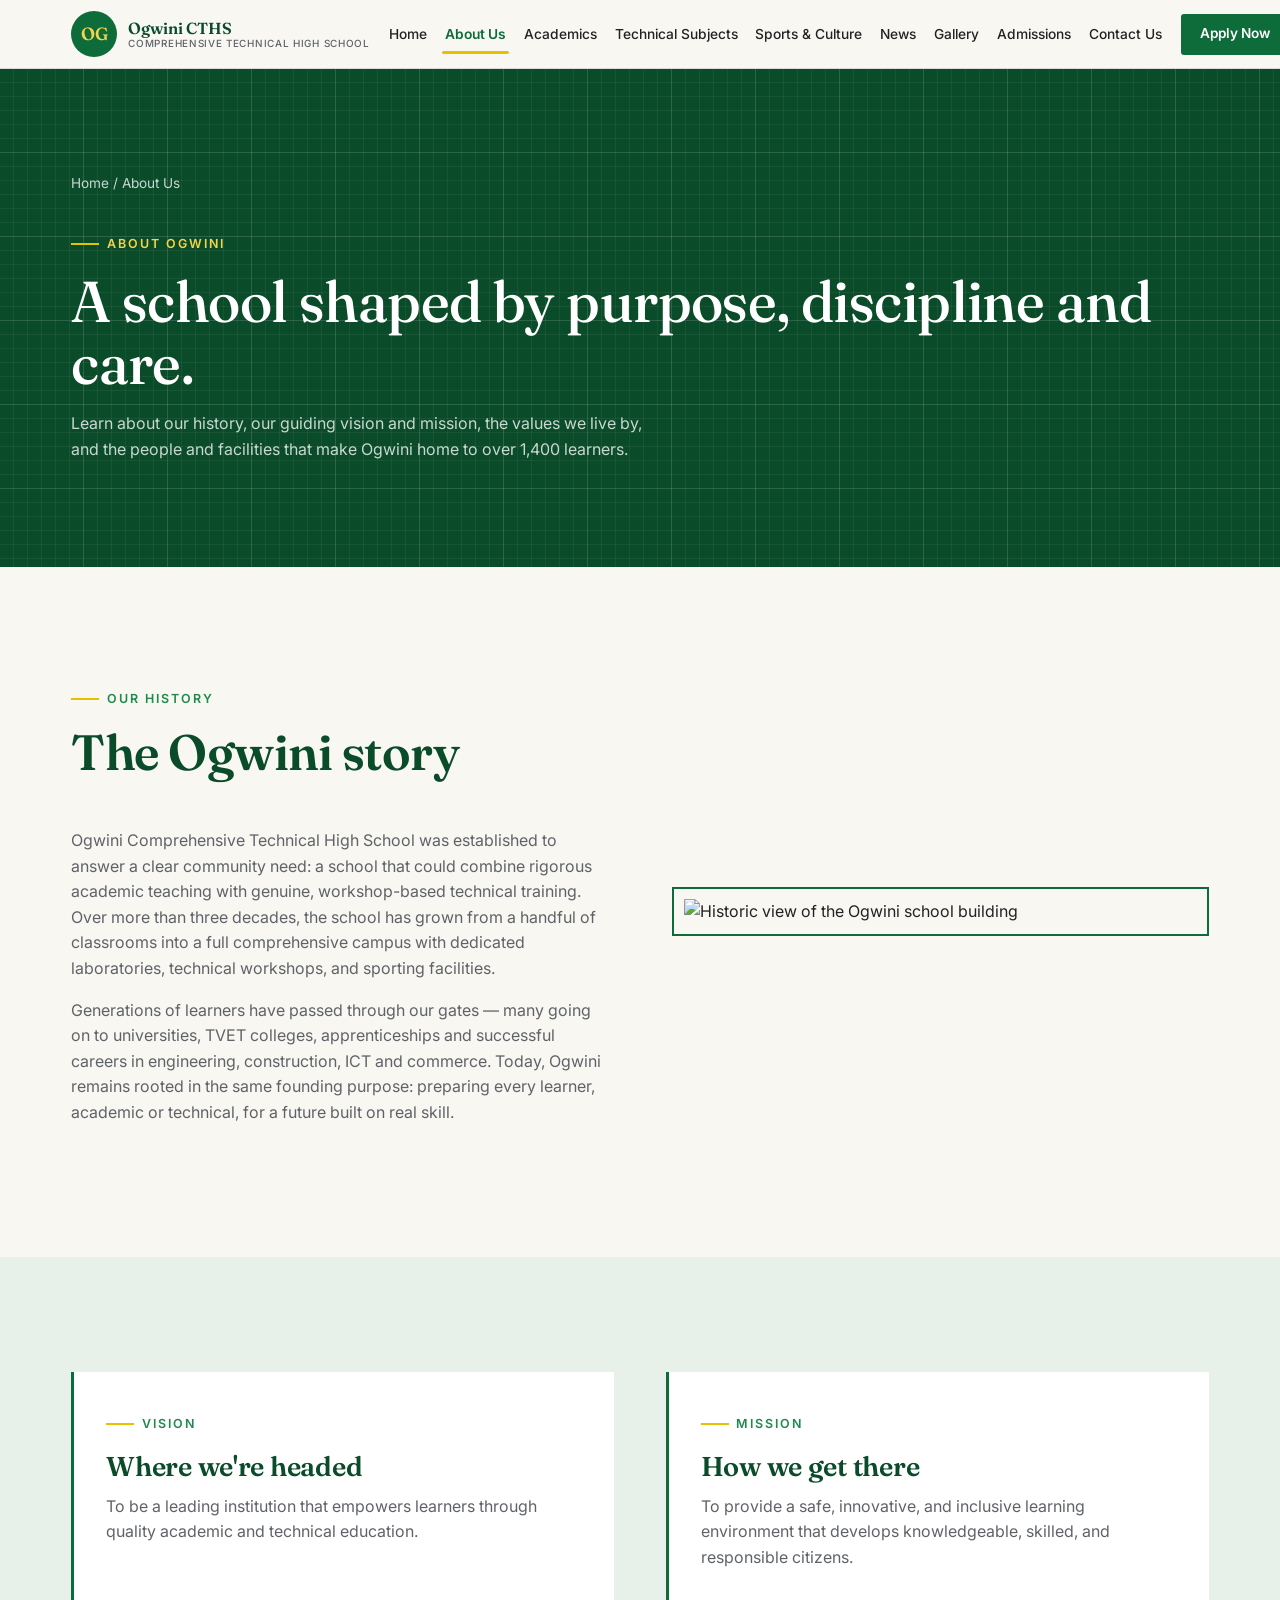
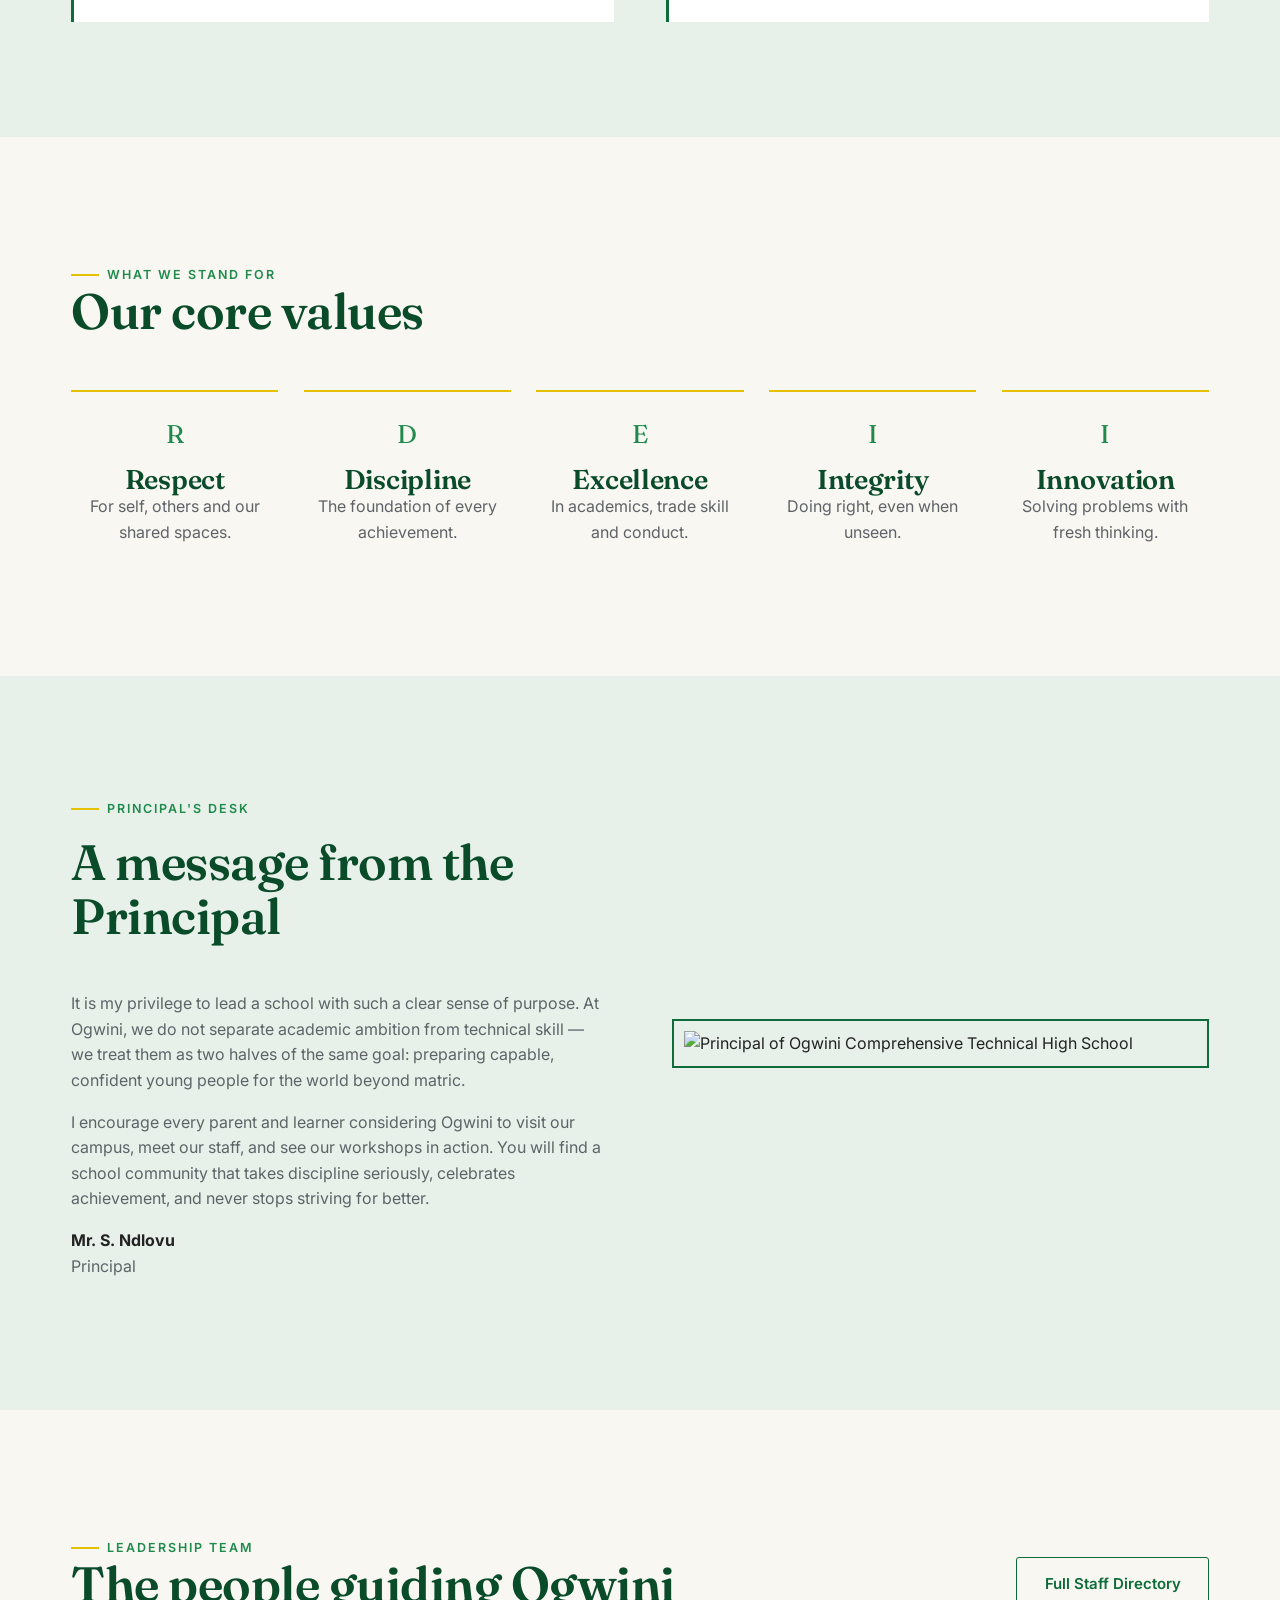
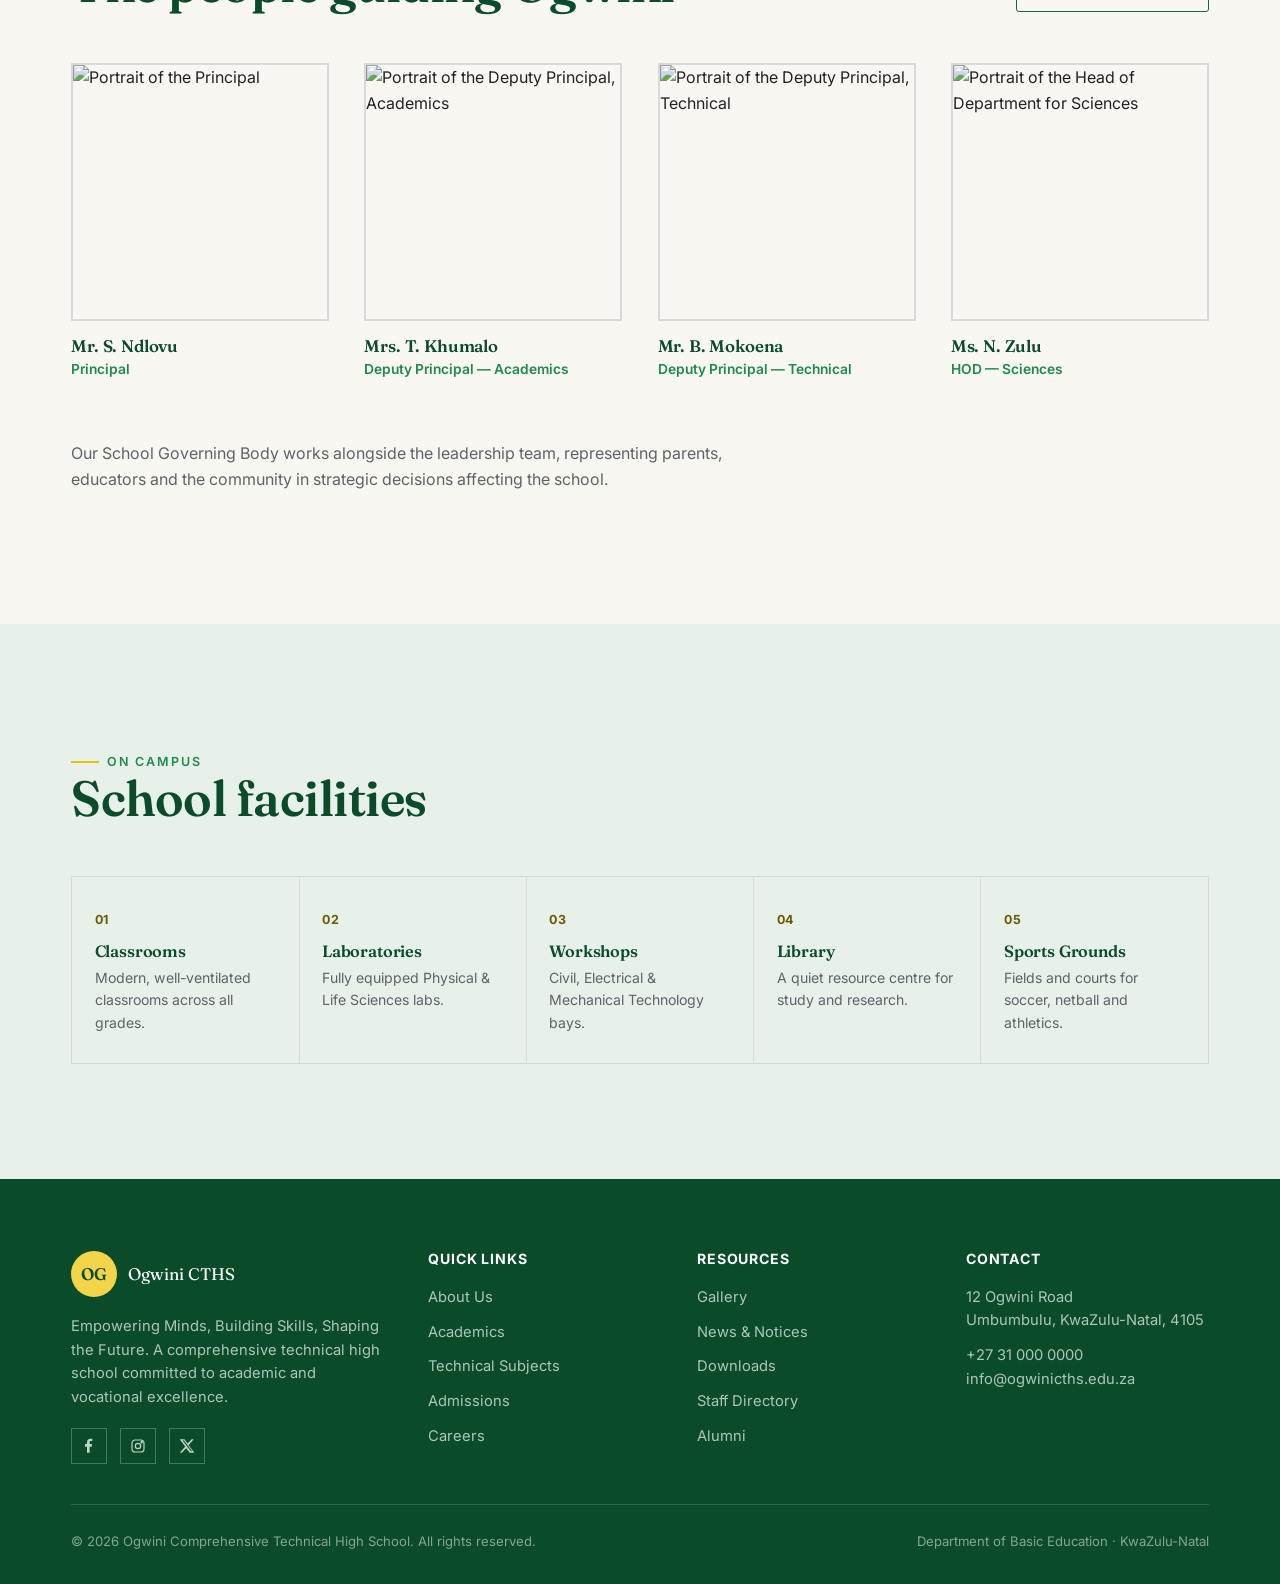
==== commit 41c44168: "feat: reorganize navigation bar layout and styles Co-authored-by: Luyanda Zondi <93206804+Luyandajnr" ====
--- a/about.html
+++ b/about.html
@@ -29,9 +29,11 @@
       <a href="gallery.html">Gallery</a>
       <a href="admissions.html">Admissions</a>
       <a href="contact.html">Contact Us</a>
+    </nav>
+    <div class="nav__actions">
       <a href="admissions.html#apply" class="nav__cta">Apply Now</a>
-    </nav>
-    <button class="nav__toggle" aria-label="Toggle menu" aria-expanded="false" aria-controls="nav-links"><span></span></button>
+      <button class="nav__toggle" aria-label="Toggle menu" aria-expanded="false" aria-controls="nav-links"><span></span></button>
+    </div>
   </div>
 </header>
 
--- a/css/main.css
+++ b/css/main.css
@@ -180,21 +180,25 @@
   background: rgba(248, 247, 242, 0.92);
   backdrop-filter: blur(10px);
   border-bottom: 1px solid var(--line);
-}
+  transition: box-shadow 0.25s var(--ease);
+}
+/* Three-zone layout: brand (left) · links (center) · actions (right) */
 .nav {
   display: flex;
   align-items: center;
-  justify-content: space-between;
-  padding-block: 0.9rem;
+  gap: 1rem;
+  padding-block: 0.7rem;
 }
 .nav__brand {
   display: flex;
   align-items: center;
-  gap: 0.8rem;
+  gap: 0.7rem;
+  flex-shrink: 0;
+  min-width: 0;
 }
 .nav__crest {
-  width: 44px;
-  height: 44px;
+  width: 46px;
+  height: 46px;
   border-radius: 50%;
   background: var(--green-forest);
   display: flex;
@@ -207,53 +211,69 @@
   flex-shrink: 0;
 }
 .nav__name {
+  display: flex;
+  flex-direction: column;
+  justify-content: center;
   font-family: var(--font-display);
-  font-size: 1.05rem;
+  font-size: 1rem;
   font-weight: 600;
   color: var(--forest-ink);
-  line-height: 1.15;
+  line-height: 1.12;
+  white-space: nowrap;
 }
 .nav__name span {
-  display: block;
   font-family: var(--font-body);
-  font-size: 0.68rem;
+  font-size: 0.62rem;
   font-weight: 500;
-  letter-spacing: 0.1em;
+  letter-spacing: 0.07em;
   text-transform: uppercase;
   color: var(--slate);
+  white-space: nowrap;
 }
 .nav__links {
   display: flex;
   align-items: center;
-  gap: clamp(0.8rem, 2vw, 1.8rem);
+  justify-content: center;
+  flex: 1 1 auto;
+  gap: clamp(0.3rem, 0.9vw, 1.1rem);
 }
 .nav__links a {
-  font-size: 0.92rem;
+  font-size: 0.86rem;
   font-weight: 500;
   color: var(--charcoal);
   position: relative;
-  padding: 0.3rem 0.1rem;
+  padding: 0.35rem 0.2rem;
   white-space: nowrap;
+  transition: color 0.2s var(--ease);
 }
 .nav__links a::after {
   content: '';
   position: absolute;
-  left: 0; bottom: -2px;
-  width: 0; height: 2px;
+  left: 0; bottom: -3px;
+  width: 0; height: 2.5px;
   background: var(--gold);
+  border-radius: 2px;
   transition: width 0.25s var(--ease);
 }
+.nav__links a:hover { color: var(--green-forest); }
 .nav__links a:hover::after,
 .nav__links a[aria-current="page"]::after { width: 100%; }
-.nav__links a[aria-current="page"] { color: var(--green-forest); }
-
+.nav__links a[aria-current="page"] { color: var(--green-forest); font-weight: 600; }
+
+.nav__actions {
+  display: flex;
+  align-items: center;
+  gap: 0.5rem;
+  flex-shrink: 0;
+}
 .nav__cta {
   background: var(--green-forest);
   color: var(--white) !important;
-  padding: 0.7rem 1.35rem;
+  padding: 0.6rem 1.2rem;
   border-radius: var(--radius-sm);
   font-weight: 600;
-  font-size: 0.88rem;
+  font-size: 0.85rem;
+  white-space: nowrap;
   transition: background 0.2s var(--ease), transform 0.2s var(--ease);
 }
 .nav__cta:hover { background: var(--forest-ink); transform: translateY(-1px); }
@@ -262,38 +282,45 @@
   display: none;
   background: none;
   border: none;
-  width: 40px;
-  height: 40px;
-  position: relative;
+  width: 42px;
+  height: 42px;
+  position: relative;
+  flex-shrink: 0;
 }
 .nav__toggle span,
 .nav__toggle span::before,
 .nav__toggle span::after {
   content: '';
   position: absolute;
-  left: 9px;
+  left: 10px;
   width: 22px;
   height: 2px;
   background: var(--forest-ink);
+  border-radius: 2px;
   transition: transform 0.25s var(--ease), opacity 0.25s var(--ease);
 }
-.nav__toggle span { top: 19px; }
+.nav__toggle span { top: 20px; }
 .nav__toggle span::before { top: -7px; }
 .nav__toggle span::after { top: 7px; }
 .nav__toggle.is-open span { background: transparent; }
 .nav__toggle.is-open span::before { transform: translateY(7px) rotate(45deg); }
 .nav__toggle.is-open span::after { transform: translateY(-7px) rotate(-45deg); }
 
-@media (max-width: 900px) {
+/* ----- Tablet / mobile: hamburger dropdown ----- */
+@media (max-width: 1120px) {
   .nav__links {
-    position: fixed;
-    top: 71px; left: 0; right: 0;
+    position: absolute;
+    top: 100%;
+    left: 0;
+    right: 0;
     flex-direction: column;
-    align-items: flex-start;
+    align-items: stretch;
+    justify-content: flex-start;
     background: var(--ivory);
-    padding: 1.5rem var(--gutter) 2rem;
-    gap: 1.1rem;
+    padding: 1rem var(--gutter) 1.5rem;
+    gap: 0;
     border-bottom: 1px solid var(--line);
+    box-shadow: var(--shadow-soft);
     transform: translateY(-8px);
     opacity: 0;
     pointer-events: none;
@@ -304,8 +331,23 @@
     transform: translateY(0);
     pointer-events: auto;
   }
+  .nav__links a {
+    font-size: 1rem;
+    padding: 0.8rem 0.25rem;
+    border-bottom: 1px solid rgba(10, 75, 41, 0.08);
+  }
+  .nav__links a::after { display: none; }
+  .nav__links a[aria-current="page"] {
+    border-left: 3px solid var(--gold);
+    padding-left: 0.7rem;
+  }
   .nav__toggle { display: block; }
-  .nav__cta { align-self: flex-start; }
+}
+
+@media (max-width: 440px) {
+  .nav__name span { display: none; }
+  .nav__crest { width: 40px; height: 40px; font-size: 1rem; }
+  .nav__cta { padding: 0.5rem 0.85rem; }
 }
 
 /* ================= BUTTONS ================= */
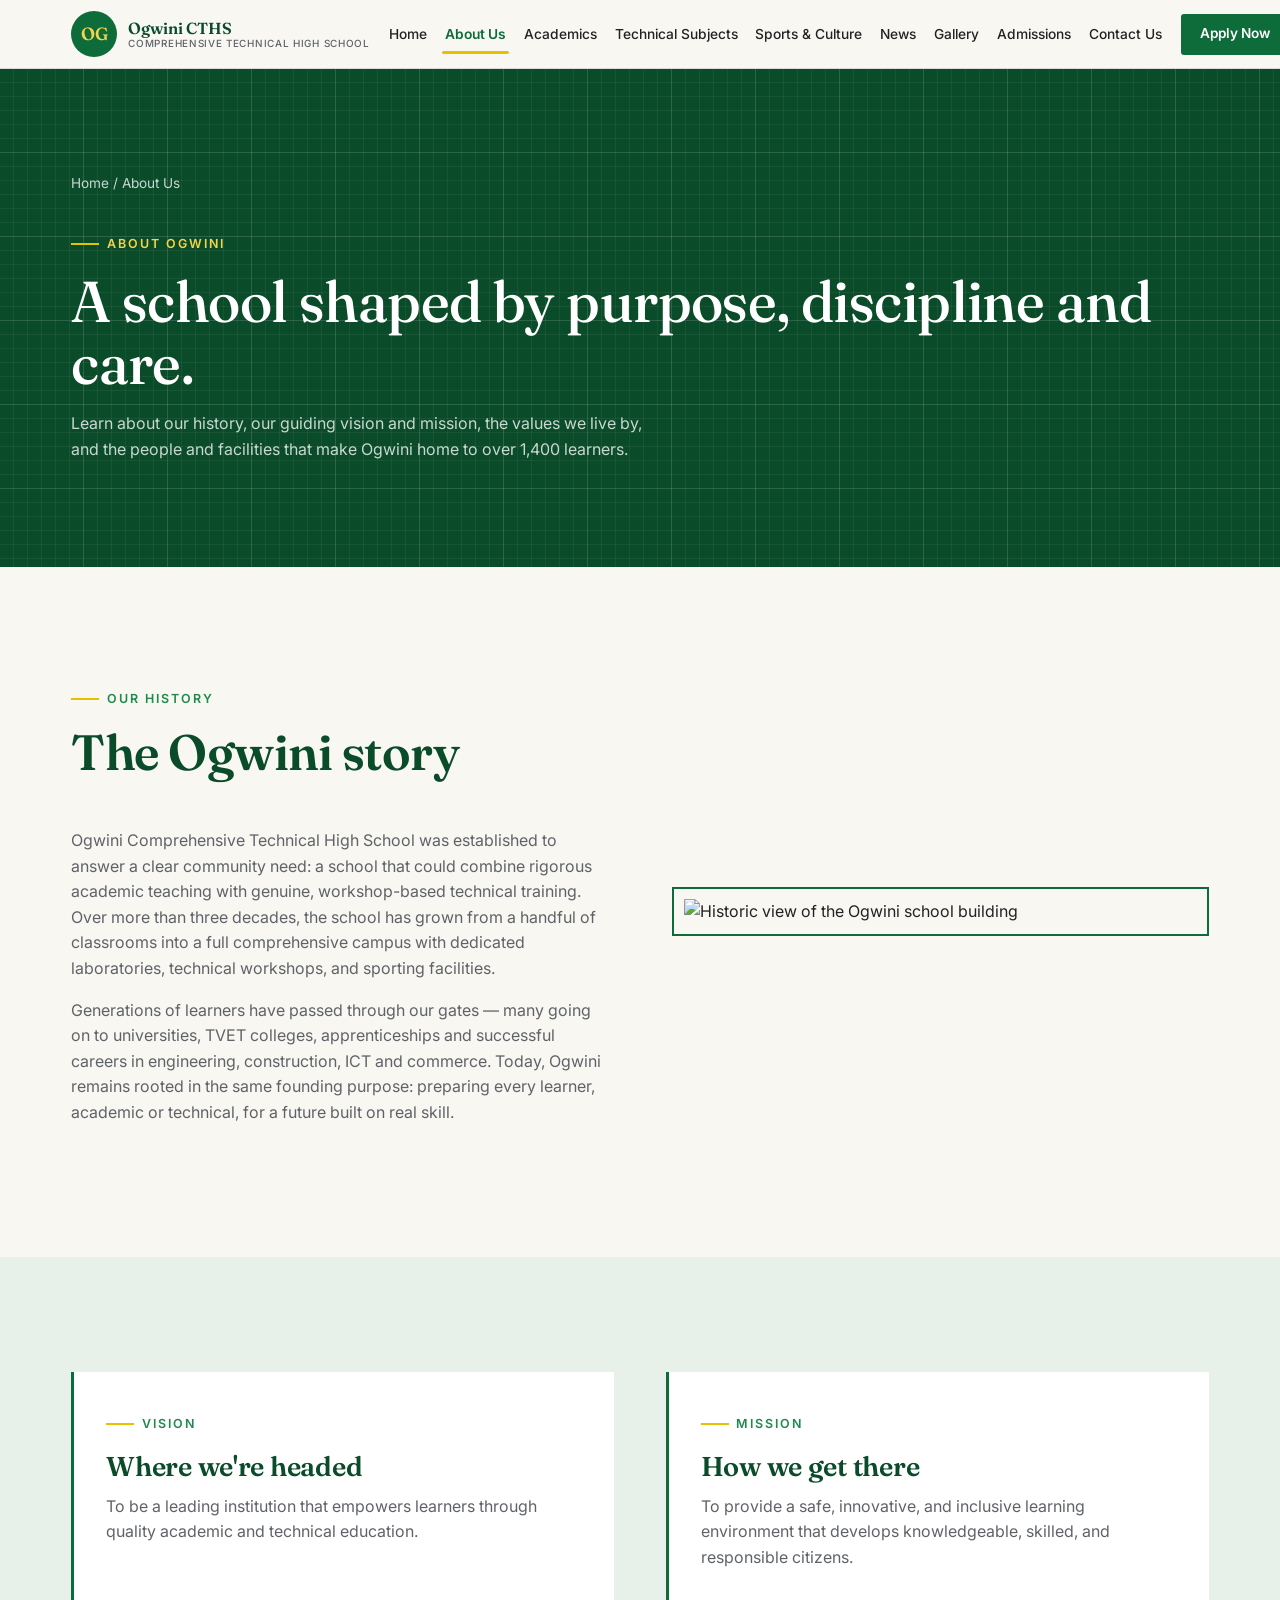
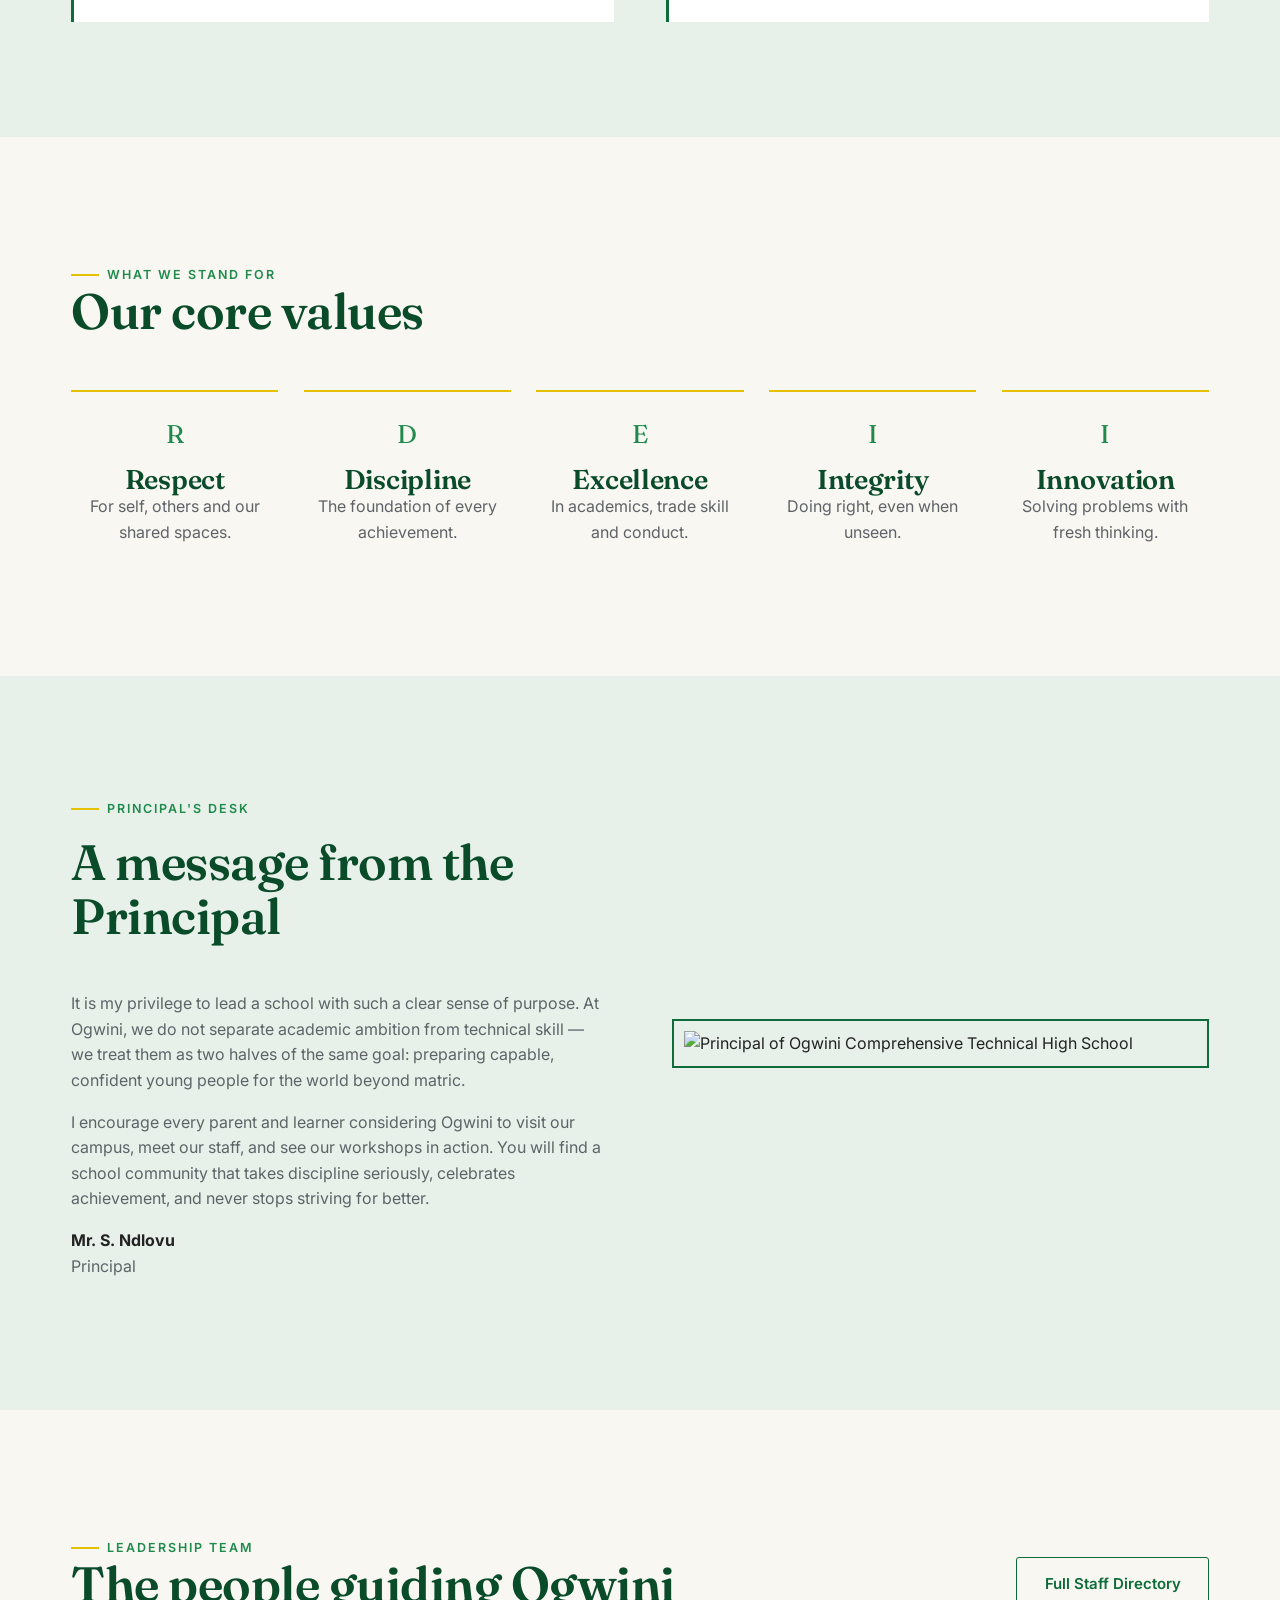
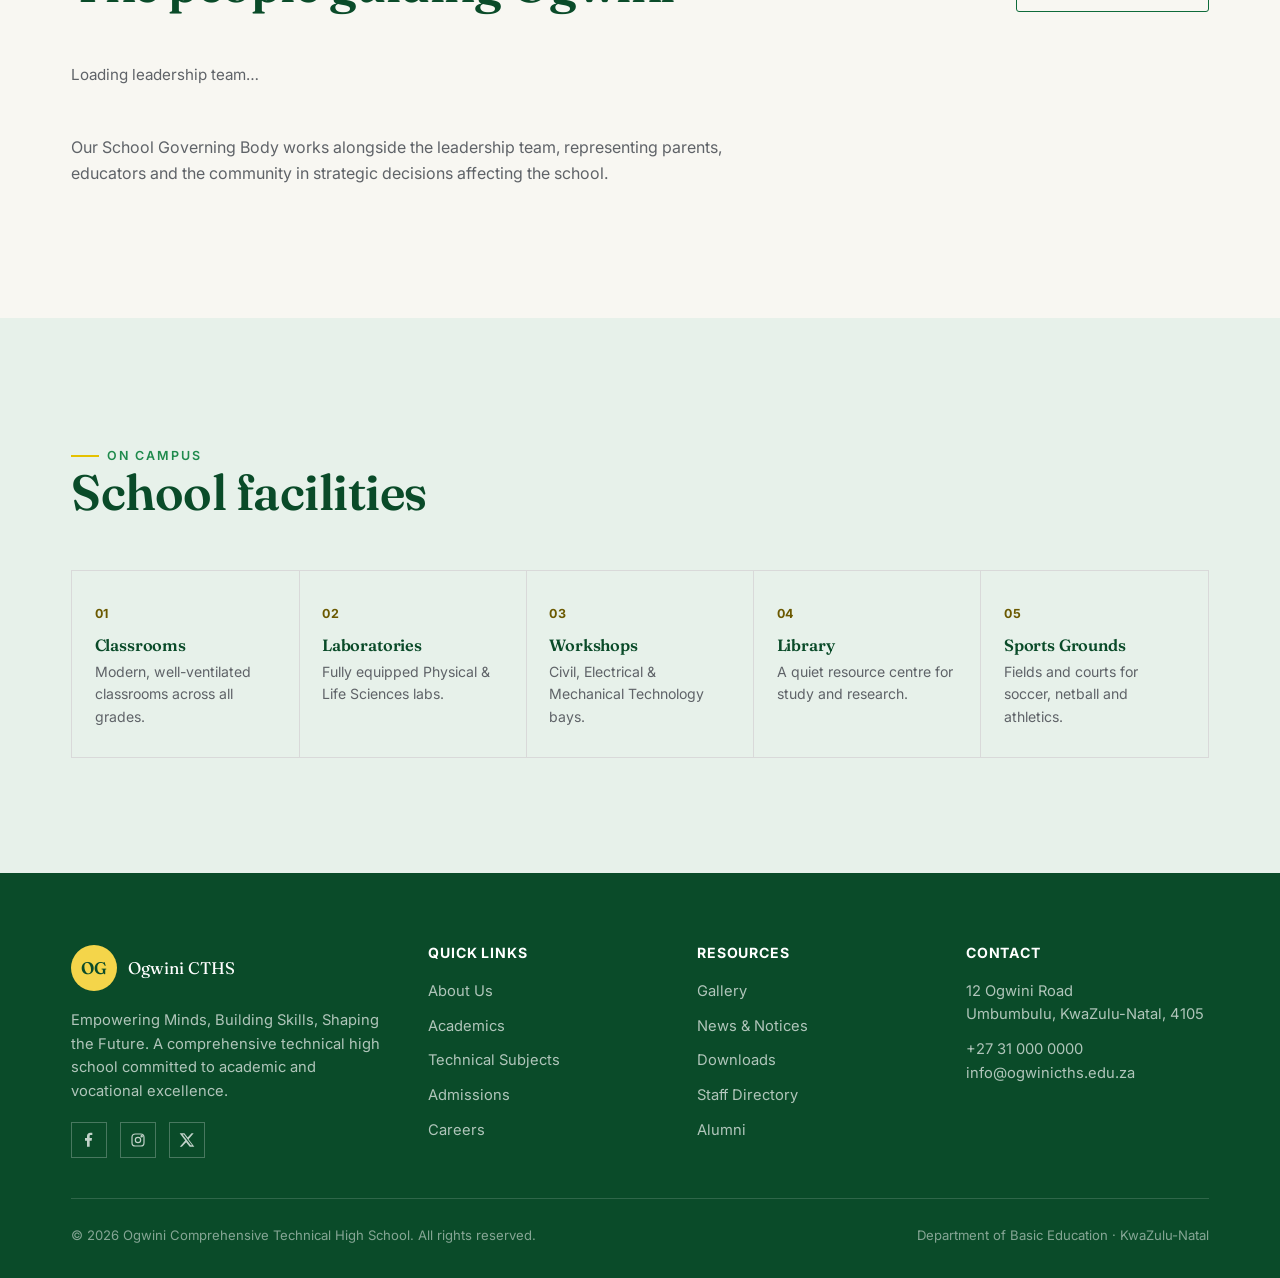
==== commit 55c83be0: "feat: restructure about page and add IDs for elements Co-authored-by: Luyanda Zondi <93206804+Luyand" ====
--- a/about.html
+++ b/about.html
@@ -54,8 +54,10 @@
       <div class="reveal">
         <p class="eyebrow">Our History</p>
         <h2>The Ogwini story</h2>
-        <p class="mt-lg">Ogwini Comprehensive Technical High School was established to answer a clear community need: a school that could combine rigorous academic teaching with genuine, workshop-based technical training. Over more than three decades, the school has grown from a handful of classrooms into a full comprehensive campus with dedicated laboratories, technical workshops, and sporting facilities.</p>
-        <p>Generations of learners have passed through our gates &mdash; many going on to universities, TVET colleges, apprenticeships and successful careers in engineering, construction, ICT and commerce. Today, Ogwini remains rooted in the same founding purpose: preparing every learner, academic or technical, for a future built on real skill.</p>
+        <div class="mt-lg" id="about-history">
+          <p>Ogwini Comprehensive Technical High School was established to answer a clear community need: a school that could combine rigorous academic teaching with genuine, workshop-based technical training. Over more than three decades, the school has grown from a handful of classrooms into a full comprehensive campus with dedicated laboratories, technical workshops, and sporting facilities.</p>
+          <p>Generations of learners have passed through our gates &mdash; many going on to universities, TVET colleges, apprenticeships and successful careers in engineering, construction, ICT and commerce. Today, Ogwini remains rooted in the same founding purpose: preparing every learner, academic or technical, for a future built on real skill.</p>
+        </div>
       </div>
       <div class="two-col__media reveal">
         <img src="https://images.unsplash.com/photo-1580582932707-520aed937b7b?q=80&w=800&auto=format&fit=crop" alt="Historic view of the Ogwini school building">
@@ -70,12 +72,12 @@
         <div class="vm-card reveal">
           <p class="eyebrow">Vision</p>
           <h3>Where we're headed</h3>
-          <p>To be a leading institution that empowers learners through quality academic and technical education.</p>
+          <p id="about-vision">To be a leading institution that empowers learners through quality academic and technical education.</p>
         </div>
         <div class="vm-card reveal">
           <p class="eyebrow">Mission</p>
           <h3>How we get there</h3>
-          <p>To provide a safe, innovative, and inclusive learning environment that develops knowledgeable, skilled, and responsible citizens.</p>
+          <p id="about-mission">To provide a safe, innovative, and inclusive learning environment that develops knowledgeable, skilled, and responsible citizens.</p>
         </div>
       </div>
     </div>
@@ -109,9 +111,11 @@
       <div class="reveal">
         <p class="eyebrow">Principal's Desk</p>
         <h2>A message from the Principal</h2>
-        <p class="mt-lg">It is my privilege to lead a school with such a clear sense of purpose. At Ogwini, we do not separate academic ambition from technical skill &mdash; we treat them as two halves of the same goal: preparing capable, confident young people for the world beyond matric.</p>
-        <p>I encourage every parent and learner considering Ogwini to visit our campus, meet our staff, and see our workshops in action. You will find a school community that takes discipline seriously, celebrates achievement, and never stops striving for better.</p>
-        <p><strong>Mr. S. Ndlovu</strong><br>Principal</p>
+        <div class="mt-lg" id="about-principal-message">
+          <p>It is my privilege to lead a school with such a clear sense of purpose. At Ogwini, we do not separate academic ambition from technical skill &mdash; we treat them as two halves of the same goal: preparing capable, confident young people for the world beyond matric.</p>
+          <p>I encourage every parent and learner considering Ogwini to visit our campus, meet our staff, and see our workshops in action. You will find a school community that takes discipline seriously, celebrates achievement, and never stops striving for better.</p>
+        </div>
+        <p><strong id="about-principal-name">Mr. S. Ndlovu</strong><br>Principal</p>
       </div>
     </div>
   </section>
@@ -126,27 +130,8 @@
         </div>
         <a href="staff.html" class="btn btn--outline">Full Staff Directory</a>
       </div>
-      <div class="people-grid">
-        <div class="person reveal">
-          <div class="person__photo"><img src="https://images.unsplash.com/photo-1560250097-0b93528c311a?q=80&w=500&auto=format&fit=crop" alt="Portrait of the Principal"></div>
-          <h3>Mr. S. Ndlovu</h3>
-          <p class="person__role">Principal</p>
-        </div>
-        <div class="person reveal">
-          <div class="person__photo"><img src="https://images.unsplash.com/photo-1573497019940-1c28c88b4f3e?q=80&w=500&auto=format&fit=crop" alt="Portrait of the Deputy Principal, Academics"></div>
-          <h3>Mrs. T. Khumalo</h3>
-          <p class="person__role">Deputy Principal &mdash; Academics</p>
-        </div>
-        <div class="person reveal">
-          <div class="person__photo"><img src="https://images.unsplash.com/photo-1607990281513-2c110a25bd8c?q=80&w=500&auto=format&fit=crop" alt="Portrait of the Deputy Principal, Technical"></div>
-          <h3>Mr. B. Mokoena</h3>
-          <p class="person__role">Deputy Principal &mdash; Technical</p>
-        </div>
-        <div class="person reveal">
-          <div class="person__photo"><img src="https://images.unsplash.com/photo-1596075780750-81249df16d19?q=80&w=500&auto=format&fit=crop" alt="Portrait of the Head of Department for Sciences"></div>
-          <h3>Ms. N. Zulu</h3>
-          <p class="person__role">HOD &mdash; Sciences</p>
-        </div>
+      <div class="people-grid" id="leadership-container">
+        <p class="data-state">Loading leadership team&hellip;</p>
       </div>
       <p class="mt-lg max-w-prose">Our School Governing Body works alongside the leadership team, representing parents, educators and the community in strategic decisions affecting the school.</p>
     </div>
@@ -222,5 +207,6 @@
 </footer>
 
 <script src="js/main.js"></script>
+<script type="module" src="js/about.js"></script>
 </body>
 </html>
--- a/css/main.css
+++ b/css/main.css
@@ -1160,3 +1160,169 @@
   z-index: 999;
 }
 .skip-link:focus { left: 0; }
+
+/* =========================================================
+   DYNAMIC DATA STATES + ACADEMICS ADDITIONS
+   ========================================================= */
+.data-state {
+  color: var(--slate);
+  font-size: 0.95rem;
+  margin: 0;
+}
+.subject-pill__grade {
+  font-size: 0.7rem;
+  color: var(--forest-ink);
+  opacity: 0.7;
+}
+.timetable-list {
+  margin-top: 1.5rem;
+  display: flex;
+  flex-direction: column;
+  gap: 0.6rem;
+}
+.timetable-item {
+  display: flex;
+  align-items: center;
+  justify-content: space-between;
+  gap: 1rem;
+  padding: 0.85rem 1.1rem;
+  border: 1px solid var(--line);
+  border-radius: var(--radius-sm);
+  background: var(--white);
+  transition: border-color 0.2s var(--ease), box-shadow 0.2s var(--ease);
+}
+a.timetable-item:hover {
+  border-color: var(--green-forest);
+  box-shadow: var(--shadow-soft);
+}
+.timetable-item__label { font-weight: 600; color: var(--charcoal); }
+.timetable-item__action {
+  font-size: 0.8rem;
+  font-weight: 700;
+  text-transform: uppercase;
+  letter-spacing: 0.04em;
+  color: var(--green-forest);
+}
+
+/* =========================================================
+   ADMIN PANEL
+   ========================================================= */
+.admin-body { background: var(--ivory); }
+.admin-wrap { max-width: 1040px; margin: 0 auto; padding: 2rem var(--gutter) 5rem; }
+.admin-topbar {
+  display: flex;
+  align-items: center;
+  justify-content: space-between;
+  gap: 1rem;
+  padding: 1.1rem var(--gutter);
+  background: var(--forest-ink);
+  color: var(--white);
+}
+.admin-topbar h1 { color: var(--white); font-size: 1.3rem; }
+.admin-topbar .nav__crest { background: var(--gold); color: var(--forest-ink); }
+.admin-topbar__brand { display: flex; align-items: center; gap: 0.7rem; }
+.admin-user { display: flex; align-items: center; gap: 1rem; font-size: 0.9rem; }
+
+/* Login */
+.admin-login {
+  max-width: 420px;
+  margin: 4rem auto;
+  padding: 2.5rem;
+  background: var(--white);
+  border: 1px solid var(--line);
+  border-radius: var(--radius-sm);
+  box-shadow: var(--shadow-soft);
+}
+.admin-login h2 { margin-bottom: 0.4rem; }
+.admin-login p { color: var(--slate); margin-bottom: 1.6rem; }
+
+/* Forms */
+.admin-field { margin-bottom: 1.1rem; }
+.admin-field label {
+  display: block;
+  font-size: 0.82rem;
+  font-weight: 600;
+  text-transform: uppercase;
+  letter-spacing: 0.04em;
+  color: var(--slate);
+  margin-bottom: 0.4rem;
+}
+.admin-field input,
+.admin-field select,
+.admin-field textarea {
+  width: 100%;
+  padding: 0.7rem 0.85rem;
+  border: 1px solid var(--line);
+  border-radius: var(--radius-sm);
+  font-family: inherit;
+  font-size: 0.95rem;
+  background: var(--white);
+  color: var(--charcoal);
+}
+.admin-field input:focus,
+.admin-field select:focus,
+.admin-field textarea:focus {
+  outline: none;
+  border-color: var(--green-forest);
+  box-shadow: 0 0 0 3px rgba(14, 107, 58, 0.12);
+}
+.admin-field textarea { min-height: 90px; resize: vertical; }
+.admin-row { display: grid; grid-template-columns: 1fr 1fr; gap: 1rem; }
+
+/* Tabs */
+.admin-tabs { display: flex; gap: 0.5rem; margin: 2rem 0 1.5rem; flex-wrap: wrap; }
+.admin-tab {
+  padding: 0.6rem 1.2rem;
+  border: 1px solid var(--line);
+  border-radius: var(--radius-sm);
+  background: var(--white);
+  font-weight: 600;
+  color: var(--slate);
+}
+.admin-tab.is-active { background: var(--green-forest); color: var(--white); border-color: var(--green-forest); }
+
+.admin-panel { display: none; }
+.admin-panel.is-active { display: block; }
+
+.admin-card {
+  background: var(--white);
+  border: 1px solid var(--line);
+  border-radius: var(--radius-sm);
+  padding: 1.6rem;
+  margin-bottom: 2rem;
+}
+.admin-card h3 { margin-bottom: 1.2rem; }
+
+/* Table */
+.admin-table { width: 100%; border-collapse: collapse; font-size: 0.92rem; }
+.admin-table th, .admin-table td {
+  text-align: left;
+  padding: 0.7rem 0.6rem;
+  border-bottom: 1px solid var(--line);
+  vertical-align: top;
+}
+.admin-table th {
+  font-size: 0.75rem;
+  text-transform: uppercase;
+  letter-spacing: 0.04em;
+  color: var(--slate);
+}
+.admin-table__actions { display: flex; gap: 0.5rem; }
+.admin-actions { display: flex; gap: 0.7rem; align-items: center; margin-top: 0.5rem; }
+
+.btn--sm { padding: 0.4rem 0.8rem; font-size: 0.8rem; }
+.btn--danger { background: #b3261e; color: var(--white); border: 1px solid #b3261e; }
+.btn--danger:hover { background: #8f1e17; }
+
+.admin-msg { padding: 0.8rem 1rem; border-radius: var(--radius-sm); margin-bottom: 1.2rem; font-size: 0.9rem; }
+.admin-msg--error { background: #fdecea; color: #8f1e17; }
+.admin-msg--success { background: var(--forest-tint); color: var(--forest-ink); }
+.admin-empty { color: var(--slate); font-size: 0.9rem; padding: 0.8rem 0; }
+
+@media (max-width: 640px) {
+  .admin-row { grid-template-columns: 1fr; }
+  .admin-table thead { display: none; }
+  .admin-table tr { display: block; border-bottom: 2px solid var(--line); margin-bottom: 0.8rem; }
+  .admin-table td { display: flex; justify-content: space-between; gap: 1rem; border: none; padding: 0.4rem 0; }
+  .admin-table td::before { content: attr(data-label); font-weight: 600; color: var(--slate); }
+}
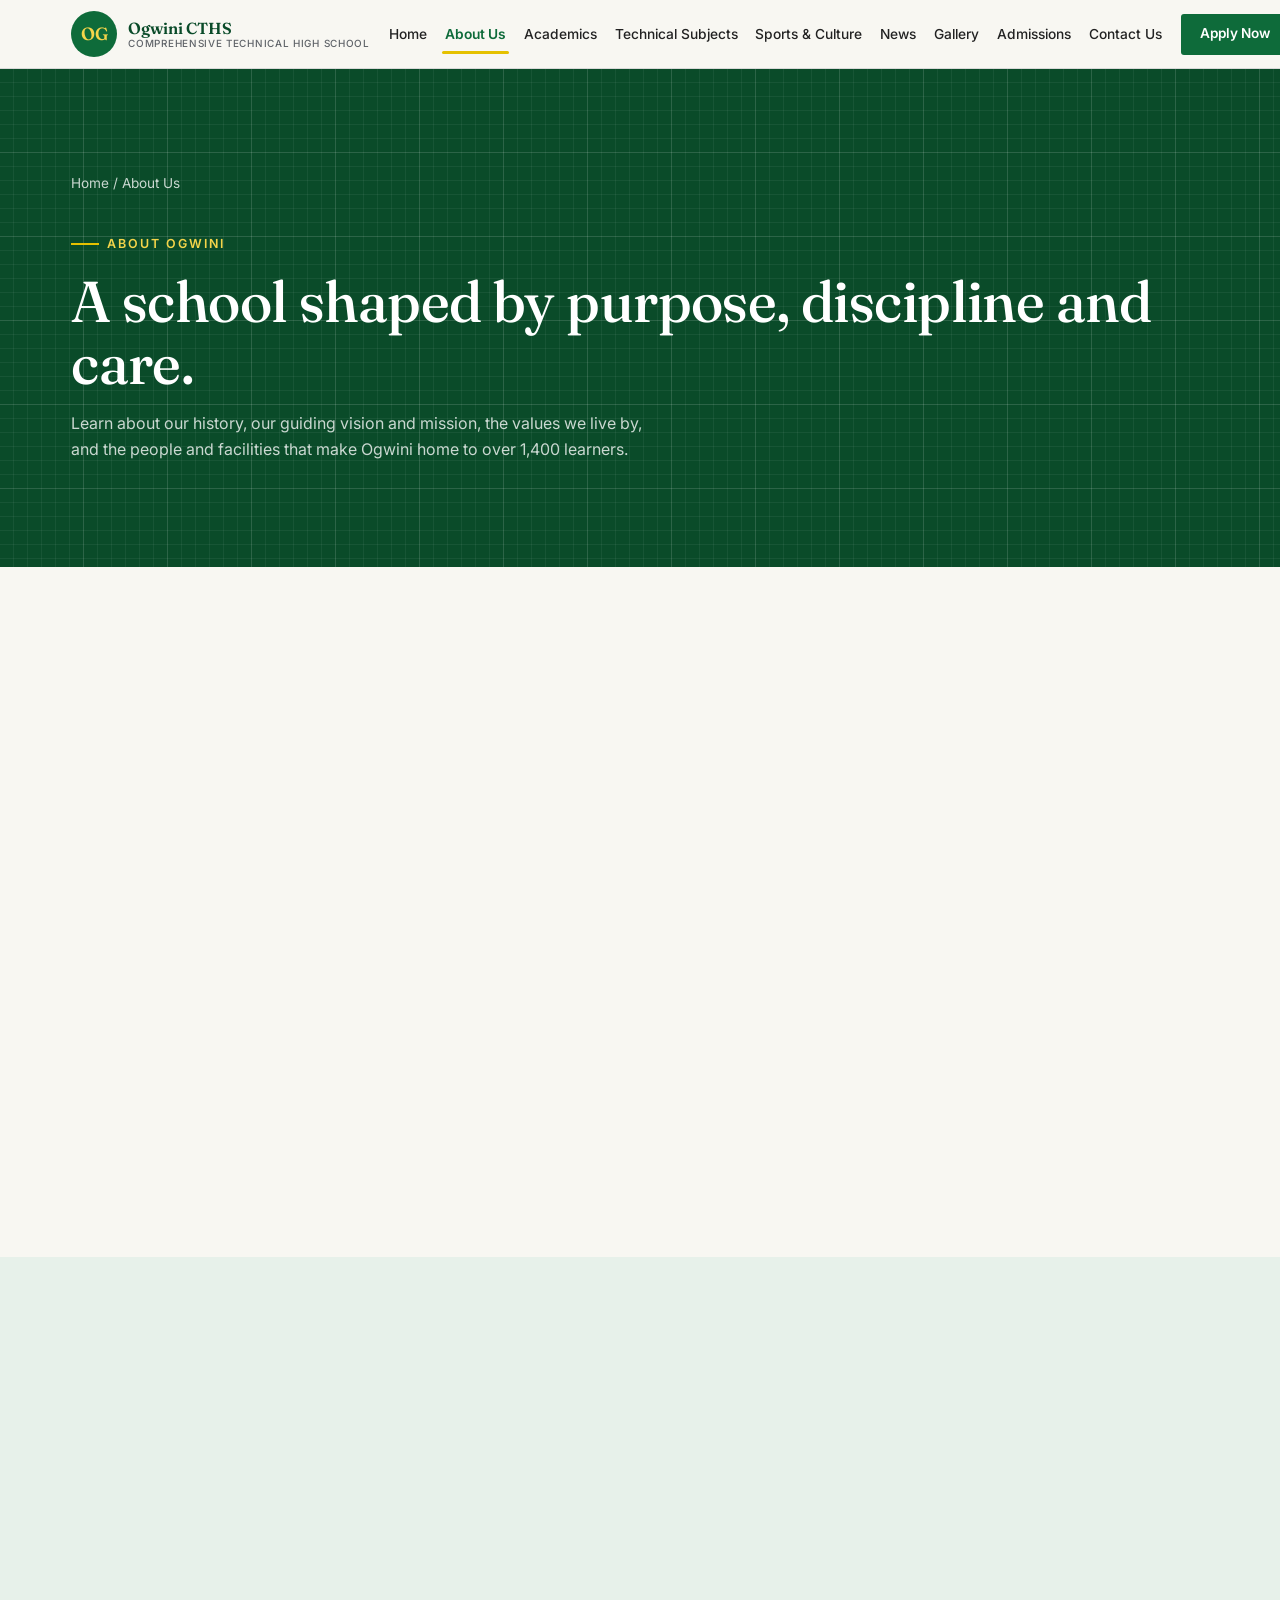
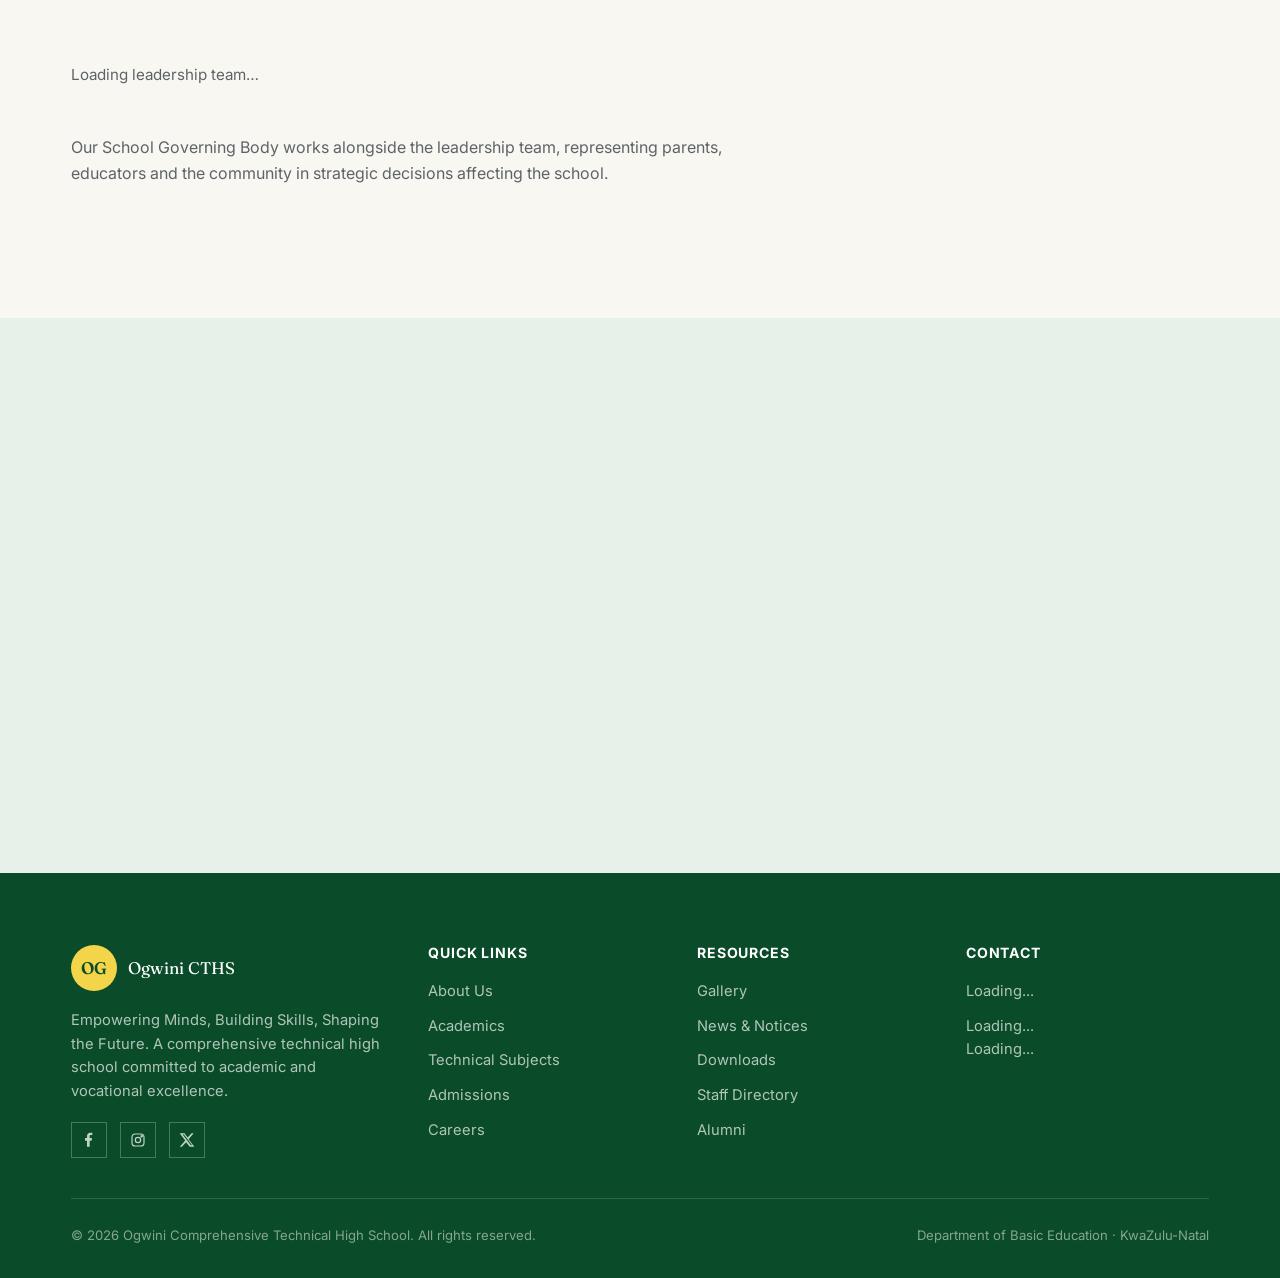
==== commit 09896a46: "local-changes" ====
--- a/about.html
+++ b/about.html
@@ -194,10 +194,15 @@
         </ul>
       </div>
       <div class="footer-col">
-        <h4>Contact</h4>
-        <p>12 Ogwini Road<br>Umbumbulu, KwaZulu-Natal, 4105</p>
-        <p>+27 31 000 0000<br>info@ogwinicths.edu.za</p>
-      </div>
+  <h4>Contact</h4>
+
+  <p id="footer-address">Loading...</p>
+
+  <p>
+    <span id="footer-phone">Loading...</span><br>
+    <span id="footer-email">Loading...</span>
+  </p>
+</div>
     </div>
     <div class="footer-bottom">
       <span>&copy; <span id="year">2026</span> Ogwini Comprehensive Technical High School. All rights reserved.</span>
@@ -206,7 +211,7 @@
   </div>
 </footer>
 
-<script src="js/main.js"></script>
+<script type="module" src="js/main.js"></script>
 <script type="module" src="js/about.js"></script>
 </body>
 </html>
--- a/css/main.css
+++ b/css/main.css
@@ -1222,6 +1222,7 @@
 .admin-topbar .nav__crest { background: var(--gold); color: var(--forest-ink); }
 .admin-topbar__brand { display: flex; align-items: center; gap: 0.7rem; }
 .admin-user { display: flex; align-items: center; gap: 1rem; font-size: 0.9rem; }
+.admin-user[hidden] { display: none !important; }
 
 /* Login */
 .admin-login {
@@ -1326,3 +1327,108 @@
   .admin-table td { display: flex; justify-content: space-between; gap: 1rem; border: none; padding: 0.4rem 0; }
   .admin-table td::before { content: attr(data-label); font-weight: 600; color: var(--slate); }
 }
+
+/* ================= ADMIN PAGE PREVIEW ================= */
+.sr-only { position: absolute; width: 1px; height: 1px; padding: 0; margin: -1px; overflow: hidden; clip: rect(0,0,0,0); white-space: nowrap; border: 0; }
+.admin-card__heading, .preview-toolbar, .preview-page-card__top, .admin-split-preview__bar {
+  display: flex; align-items: center; justify-content: space-between; gap: 1rem;
+}
+.admin-card__heading h3 { margin-bottom: 0; }
+.admin-manage-context { display: flex; align-items: center; justify-content: space-between; gap: 1rem; padding: 0.9rem 1rem; margin-bottom: 1rem; background: var(--forest-ink); color: var(--white); border-radius: var(--radius-sm); }
+.admin-manage-context[hidden] { display: none; }
+.admin-manage-context strong { display: block; margin-top: 0.15rem; }
+.admin-manage-context .btn { color: var(--white); border-color: rgba(255,255,255,0.5); }
+.admin-draft-note { margin: 1rem 0 0; padding: 0.7rem 0.85rem; color: var(--forest-ink); background: var(--forest-tint); border-left: 3px solid var(--green-forest); font-size: 0.84rem; }
+.admin-editor-layout.is-split { display: grid; grid-template-columns: minmax(280px, 0.82fr) minmax(360px, 1.18fr); gap: 1.2rem; margin-top: 1.2rem; }
+.admin-split-preview { min-width: 0; overflow: hidden; border: 1px solid var(--line); border-radius: var(--radius-sm); background: var(--ivory); }
+.admin-split-preview__bar { padding: 0.6rem 0.8rem; color: var(--white); background: var(--forest-ink); font-size: 0.8rem; }
+.admin-split-preview__bar .btn { color: var(--white); border-color: rgba(255,255,255,0.5); }
+.admin-split-preview iframe { display: block; width: 100%; height: 620px; border: 0; background: var(--white); }
+
+.preview-hero { display: flex; align-items: end; justify-content: space-between; gap: 2rem; padding: clamp(1.5rem, 4vw, 2.8rem); margin-bottom: 1.5rem; background: var(--forest-ink); color: var(--white); border-radius: var(--radius-sm); }
+.preview-hero h2 { color: var(--white); font-size: clamp(1.8rem, 4vw, 3rem); margin: 0.2rem 0 0.7rem; }
+.preview-hero p { max-width: 58ch; margin: 0; color: rgba(255,255,255,0.76); }
+.preview-eyebrow { display: block; color: var(--gold); font-size: 0.72rem; font-weight: 800; letter-spacing: 0.12em; text-transform: uppercase; }
+.preview-summary { display: grid; grid-template-columns: repeat(4, 1fr); gap: 1rem; margin-bottom: 1.5rem; }
+.preview-summary > div { display: flex; flex-direction: column; padding: 1.2rem; background: var(--white); border: 1px solid var(--line); border-top: 3px solid var(--green-forest); border-radius: var(--radius-sm); }
+.preview-summary strong { color: var(--forest-ink); font-family: var(--font-display); font-size: 1.8rem; }
+.preview-summary span { color: var(--slate); font-size: 0.78rem; font-weight: 600; }
+.preview-search-card { display: flex; align-items: center; gap: 1rem; padding: 0.8rem 1rem; margin-bottom: 1.5rem; }
+.preview-search-card input { flex: 1; min-width: 0; border: 0; outline: 0; background: transparent; color: var(--charcoal); font: inherit; }
+.preview-search-card span { color: var(--slate); font-size: 0.8rem; white-space: nowrap; }
+.preview-toolbar { margin-bottom: 1rem; }
+.preview-toolbar h3 { margin: 0 0 0.2rem; }
+.preview-toolbar p { margin: 0; font-size: 0.82rem; }
+.preview-view-toggle { display: flex; gap: 0.4rem; }
+.preview-view-toggle .is-active { background: var(--forest-ink); color: var(--white); }
+.preview-pages { display: grid; grid-template-columns: repeat(3, 1fr); gap: 1rem; }
+.preview-page-card { display: flex; flex-direction: column; min-width: 0; padding: 1.3rem; background: var(--white); border: 1px solid var(--line); border-radius: var(--radius-sm); transition: transform 0.2s var(--ease), box-shadow 0.2s var(--ease); }
+.preview-page-card:hover { transform: translateY(-2px); box-shadow: var(--shadow-soft); }
+.preview-page-index { color: var(--gold-ink); font-family: var(--font-display); font-size: 1.2rem; }
+.preview-page-card h3 { margin: 1.1rem 0 0.2rem; font-size: 1.15rem; }
+.preview-page-card > p { overflow-wrap: anywhere; color: var(--slate); font-size: 0.8rem; }
+.preview-page-card dl, .preview-meta dl { margin: 0.8rem 0; }
+.preview-page-card dl div, .preview-meta dl div { display: flex; justify-content: space-between; gap: 1rem; padding: 0.5rem 0; border-top: 1px solid var(--line); }
+.preview-page-card dt, .preview-meta dt { color: var(--slate); font-size: 0.76rem; }
+.preview-page-card dd, .preview-meta dd { margin: 0; color: var(--charcoal); font-size: 0.76rem; font-weight: 700; text-align: right; }
+.preview-page-card .admin-actions { margin-top: auto; padding-top: 0.7rem; }
+.preview-card-actions { flex-wrap: wrap; }
+.preview-card-actions .btn { flex: 1 1 auto; }
+.preview-primary-actions { display: flex; gap: 0.4rem; }
+.preview-section-actions { display: flex; flex-direction: column; gap: 0.45rem; }
+.preview-section-button { display: flex; align-items: center; justify-content: space-between; gap: 0.7rem; width: 100%; padding: 0.65rem 0.7rem; border: 1px solid var(--line); background: var(--ivory); color: var(--charcoal); font: inherit; text-align: left; }
+.preview-section-button:hover, .preview-section-button:focus-visible { border-color: var(--green-forest); outline: 0; }
+.preview-section-button span { font-size: 0.74rem; }
+.preview-section-button strong { color: var(--green-forest); font-size: 0.75rem; }
+.preview-status { display: inline-flex; align-items: center; width: fit-content; padding: 0.28rem 0.55rem; border-radius: 99px; font-size: 0.68rem; font-weight: 800; text-transform: uppercase; letter-spacing: 0.05em; }
+.preview-status--healthy, .preview-good { color: var(--green-forest); background: var(--forest-tint); }
+.preview-status--review, .preview-issue { color: var(--gold-ink); background: rgba(229,193,0,0.16); }
+.preview-good, .preview-issue { padding: 0.5rem 0.6rem; font-size: 0.74rem !important; }
+.preview-empty { grid-column: 1 / -1; text-align: center; }
+.preview-sitemap { padding: 1.5rem; background: var(--white); border: 1px solid var(--line); }
+.sitemap-home { width: fit-content; margin: 0 auto 2rem; padding: 0.8rem 1.4rem; background: var(--forest-ink); color: var(--white); font-weight: 700; }
+.sitemap-branches { display: grid; grid-template-columns: repeat(3, 1fr); gap: 1rem; }
+.sitemap-branches button { display: flex; flex-direction: column; gap: 0.25rem; padding: 1rem; border: 1px solid var(--line); background: var(--ivory); color: var(--charcoal); text-align: left; }
+.sitemap-branches button:hover { border-color: var(--green-forest); }
+.sitemap-branches span { color: var(--slate); font-size: 0.75rem; }
+
+.preview-dialog { width: 100vw; max-width: none; height: 100vh; max-height: none; padding: 0; border: 0; background: var(--ivory); }
+.preview-dialog::backdrop { background: rgba(10,20,15,0.86); }
+.preview-dialog__shell { display: flex; flex-direction: column; height: 100%; }
+.preview-dialog__header { display: flex; align-items: center; justify-content: space-between; gap: 1rem; padding: 0.8rem 1.2rem; background: var(--forest-ink); color: var(--white); }
+.preview-dialog__header h2 { color: var(--white); margin: 0.05rem 0 0; font-size: 1.25rem; }
+.preview-icon-btn { width: 40px; height: 40px; border: 1px solid rgba(255,255,255,0.4); background: transparent; color: var(--white); font-size: 1.6rem; line-height: 1; }
+.preview-dialog__toolbar { display: flex; align-items: center; justify-content: space-between; gap: 1rem; padding: 0.7rem 1.2rem; background: var(--white); border-bottom: 1px solid var(--line); }
+.preview-nav-actions, .preview-devices { display: flex; gap: 0.4rem; }
+.preview-devices button { padding: 0.42rem 0.65rem; border: 1px solid var(--line); background: var(--white); color: var(--slate); font-size: 0.74rem; font-weight: 700; }
+.preview-devices button.is-active { background: var(--green-forest); border-color: var(--green-forest); color: var(--white); }
+.preview-dialog__body { display: grid; grid-template-columns: minmax(0, 1fr) 260px; min-height: 0; flex: 1; }
+.preview-canvas { position: relative; overflow: auto; padding: 1.2rem; background: var(--ivory); text-align: center; }
+.preview-frame, #preview-frame { display: block; width: 1440px; max-width: none; height: calc(100vh - 155px); margin: 0 auto; border: 1px solid var(--line); background: var(--white); box-shadow: var(--shadow-soft); transition: width 0.2s var(--ease); }
+.preview-loading { position: absolute; z-index: 2; inset: 1.2rem; display: flex; align-items: center; justify-content: center; background: var(--white); color: var(--slate); }
+.preview-loading[hidden] { display: none; }
+.preview-meta { overflow-y: auto; padding: 1.1rem; background: var(--white); border-left: 1px solid var(--line); text-align: left; }
+.preview-meta__section { padding-bottom: 1rem; margin-bottom: 1rem; border-bottom: 1px solid var(--line); }
+.preview-meta__section h3 { margin: 0.8rem 0; font-size: 0.95rem; }
+.preview-meta__section p { margin: 0; font-size: 0.8rem; }
+.preview-meta ul { display: flex; flex-direction: column; gap: 0.6rem; margin: 0; padding: 0; list-style: none; }
+.preview-meta li { display: flex; justify-content: space-between; gap: 0.7rem; font-size: 0.75rem; }
+
+@media (max-width: 900px) {
+  .preview-pages, .sitemap-branches { grid-template-columns: repeat(2, 1fr); }
+  .admin-editor-layout.is-split { grid-template-columns: 1fr; }
+  .preview-dialog__body { grid-template-columns: 1fr; }
+  .preview-meta { display: none; }
+  .preview-dialog__toolbar { flex-wrap: wrap; }
+}
+@media (max-width: 640px) {
+  .admin-topbar, .preview-hero, .preview-toolbar { align-items: flex-start; flex-direction: column; }
+  .admin-user { width: 100%; justify-content: space-between; }
+  .preview-summary { grid-template-columns: repeat(2, 1fr); }
+  .preview-pages, .sitemap-branches { grid-template-columns: 1fr; }
+  .preview-dialog__toolbar { align-items: stretch; }
+  .preview-nav-actions, .preview-devices { overflow-x: auto; }
+  .preview-primary-actions, .admin-manage-context { align-items: stretch; flex-direction: column; }
+  .preview-primary-actions .btn, .admin-manage-context .btn { text-align: center; }
+  .preview-dialog__toolbar > .btn { text-align: center; }
+}
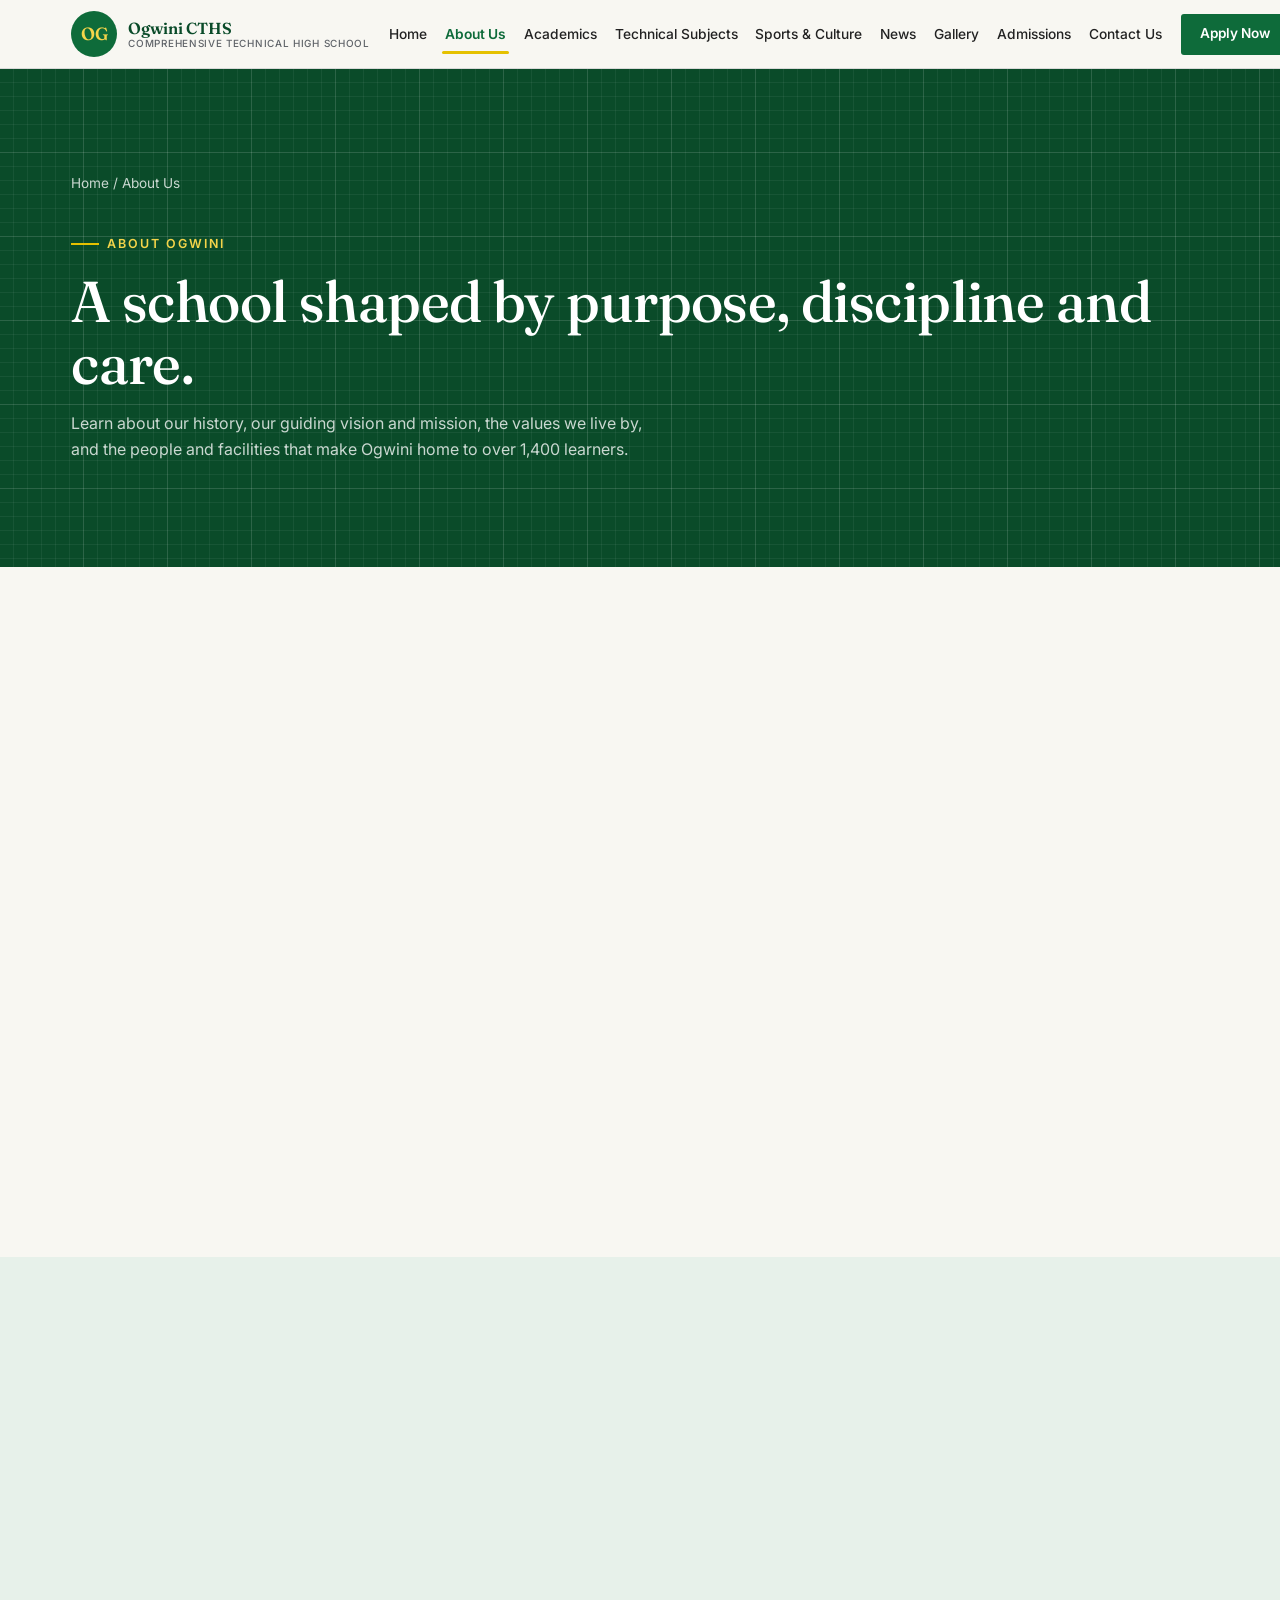
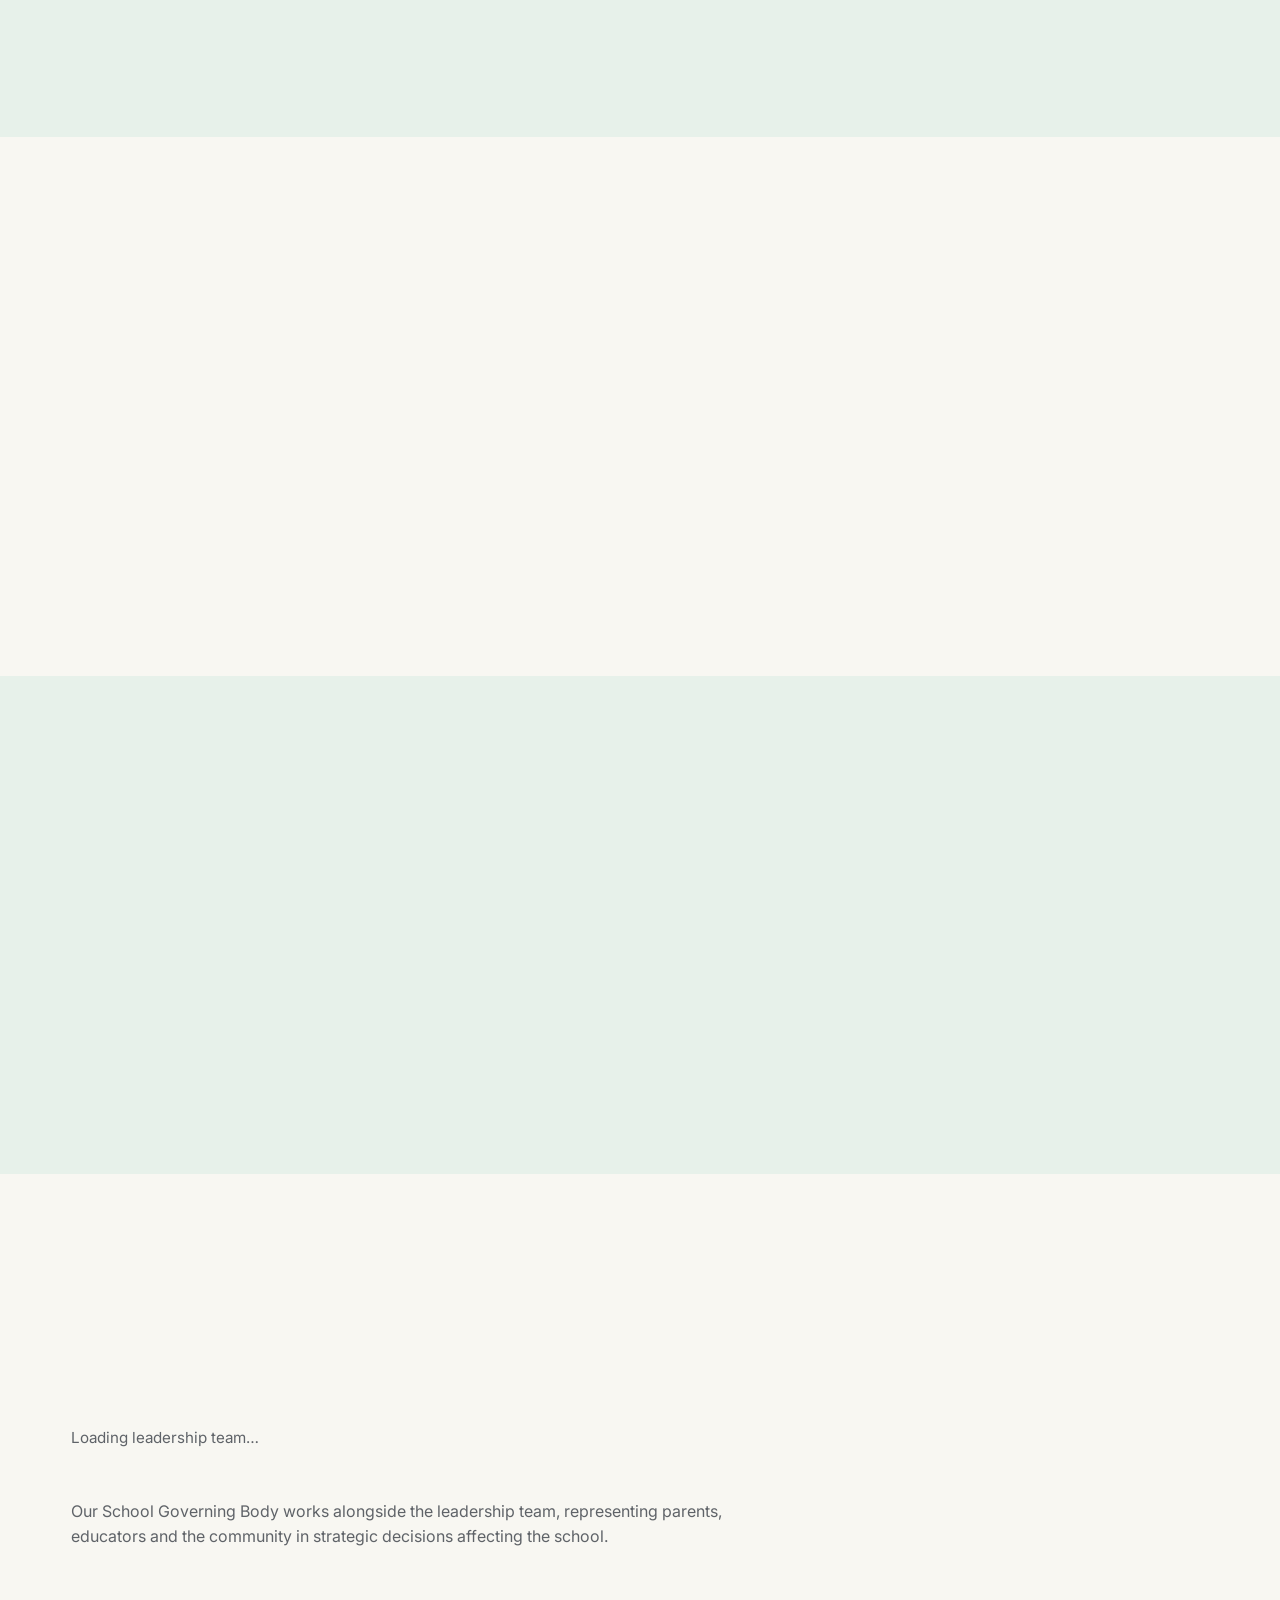
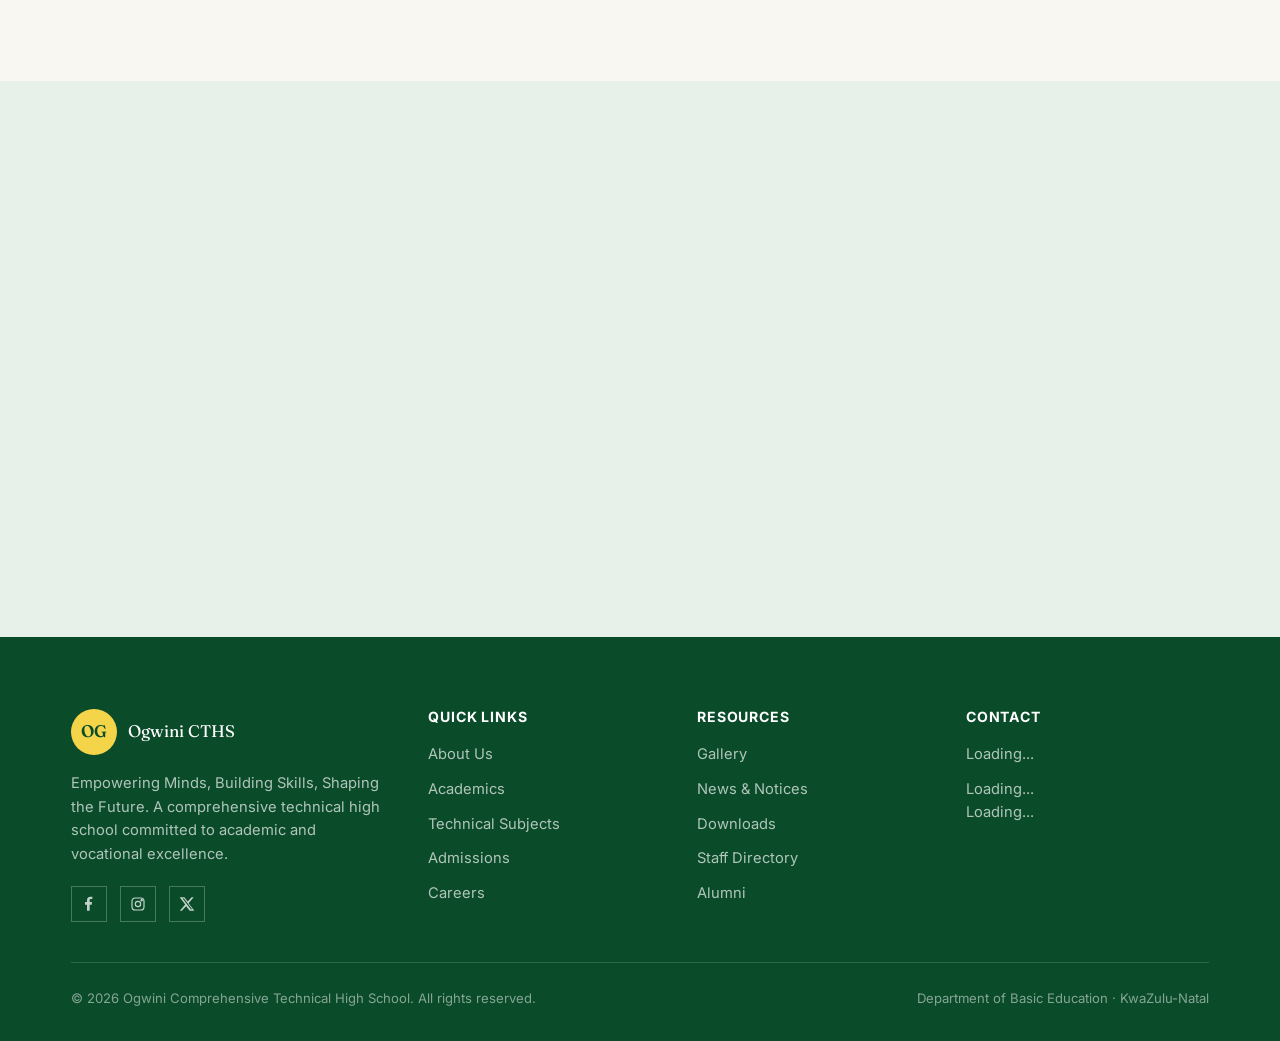
==== commit 59bda82b: "LocalUpdate" ====
--- a/about.html
+++ b/about.html
@@ -60,7 +60,7 @@
         </div>
       </div>
       <div class="two-col__media reveal">
-        <img src="https://images.unsplash.com/photo-1580582932707-520aed937b7b?q=80&w=800&auto=format&fit=crop" alt="Historic view of the Ogwini school building">
+        <img src="https://placehold.co/800x600?text=School+Image" alt="Historic view of the Ogwini school building">
       </div>
     </div>
   </section>
@@ -106,16 +106,14 @@
   <section class="section section--band" id="principal">
     <div class="container two-col two-col--reverse">
       <div class="two-col__media reveal">
-        <img src="https://images.unsplash.com/photo-1580894732444-8ecded7900cd?q=80&w=800&auto=format&fit=crop" alt="Principal of Ogwini Comprehensive Technical High School">
+        <img src="https://placehold.co/800x600?text=School+Image" alt="Principal of Ogwini Comprehensive Technical High School">
       </div>
       <div class="reveal">
         <p class="eyebrow">Principal's Desk</p>
         <h2>A message from the Principal</h2>
         <div class="mt-lg" id="about-principal-message">
-          <p>It is my privilege to lead a school with such a clear sense of purpose. At Ogwini, we do not separate academic ambition from technical skill &mdash; we treat them as two halves of the same goal: preparing capable, confident young people for the world beyond matric.</p>
-          <p>I encourage every parent and learner considering Ogwini to visit our campus, meet our staff, and see our workshops in action. You will find a school community that takes discipline seriously, celebrates achievement, and never stops striving for better.</p>
-        </div>
-        <p><strong id="about-principal-name">Mr. S. Ndlovu</strong><br>Principal</p>
+          </div>
+        <p><strong id="about-principal-name"></strong><br>Principal</p>
       </div>
     </div>
   </section>
--- a/css/main.css
+++ b/css/main.css
@@ -1143,7 +1143,11 @@
   color: var(--white);
 }
 .cta-band h2 { color: var(--white); margin-bottom: 1rem; }
-.cta-band p { color: rgba(255,255,255,0.78); max-width: 50ch; margin-inline: auto 2rem; }
+.cta-band p {
+  color: rgba(255,255,255,0.78);
+  max-width: 50ch;
+  margin-inline: auto;
+}
 .cta-band .btn-row { justify-content: center; margin-top: 1.6rem; }
 
 .badge-row { display: flex; flex-wrap: wrap; gap: 2.2rem; align-items: center; }
